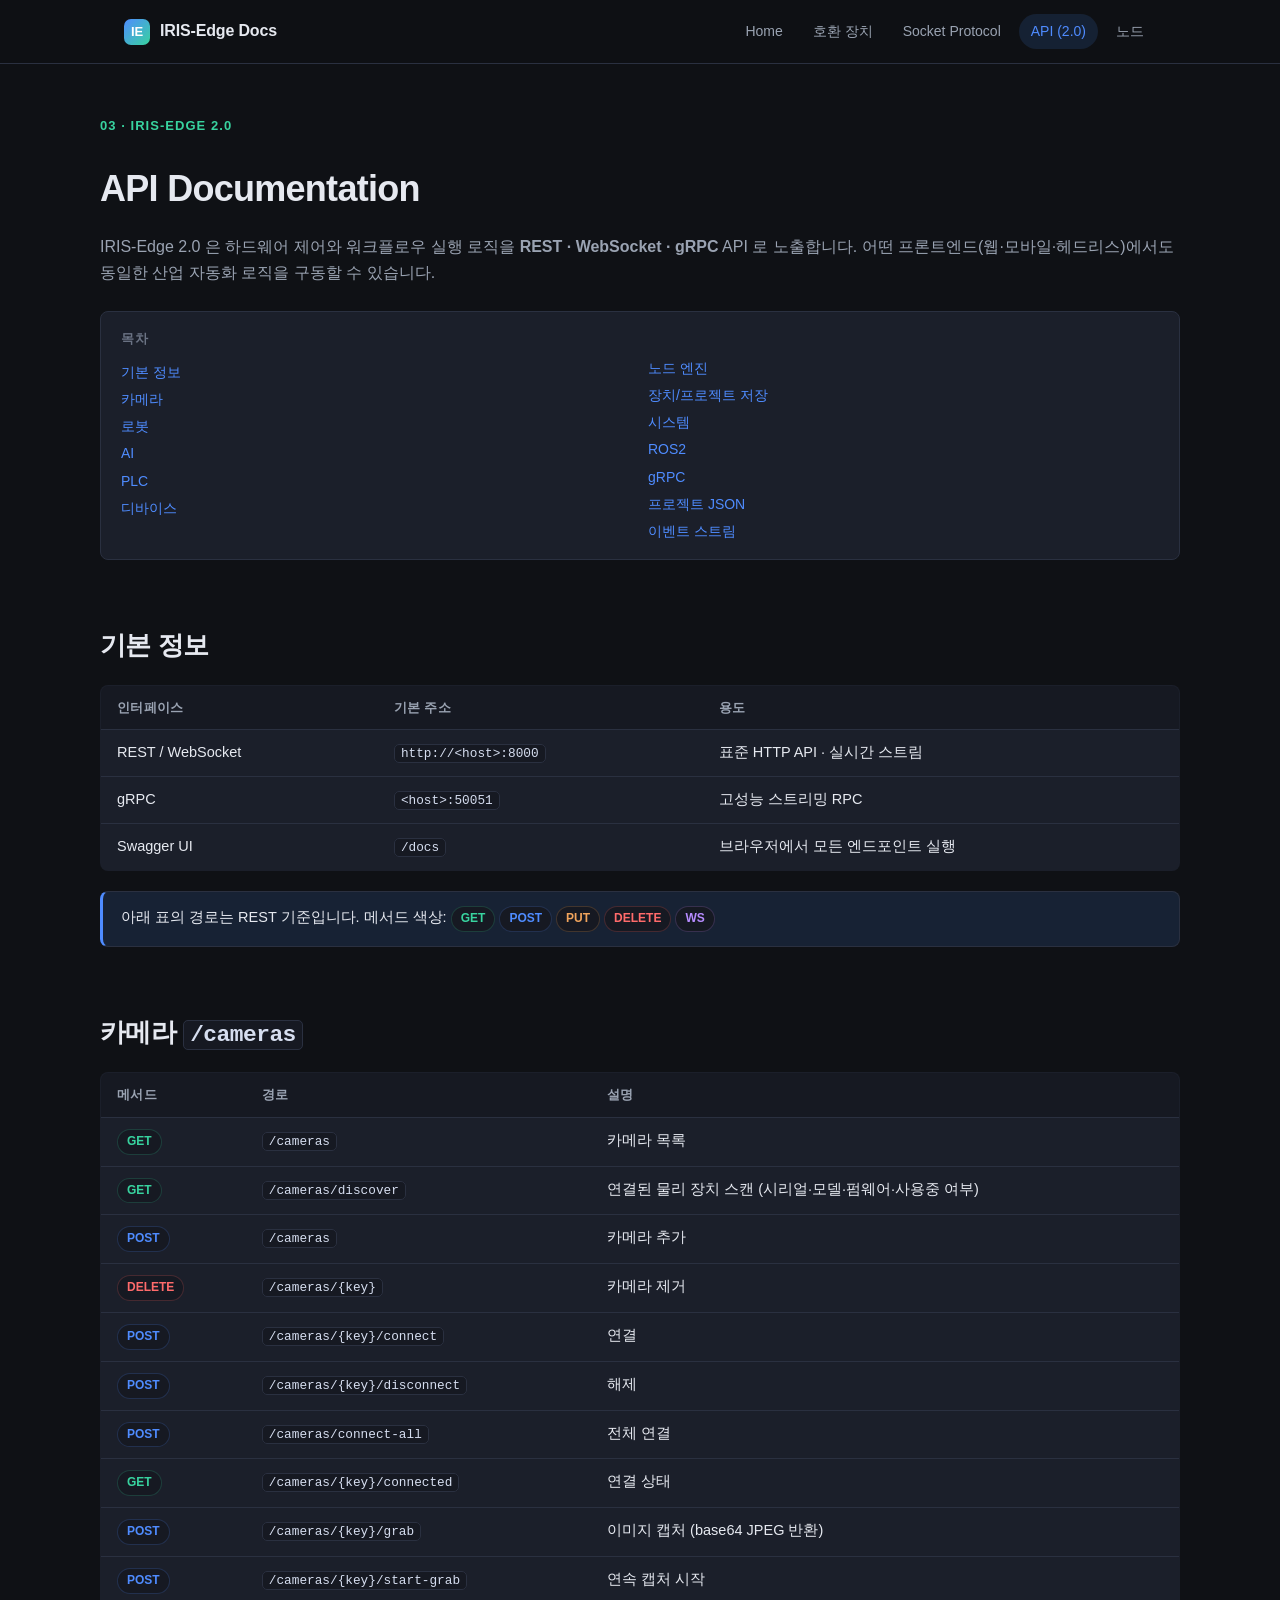
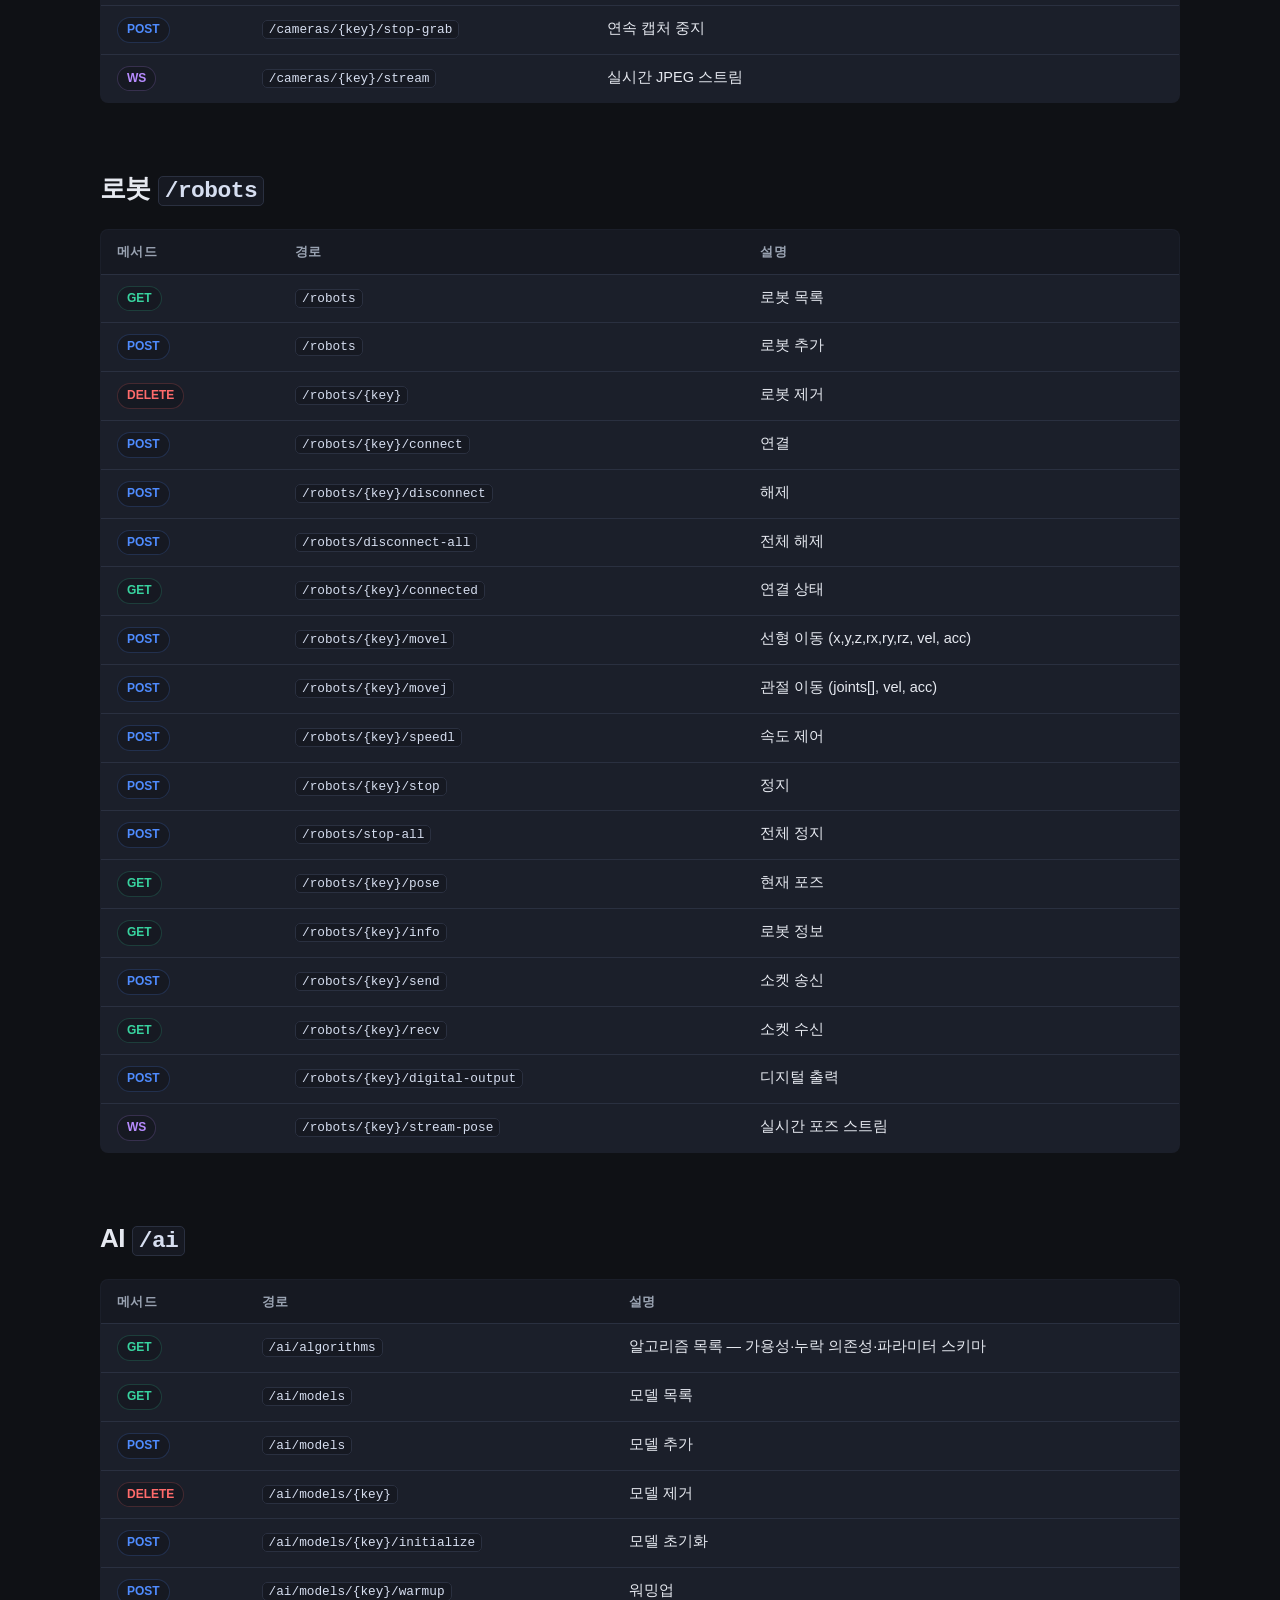
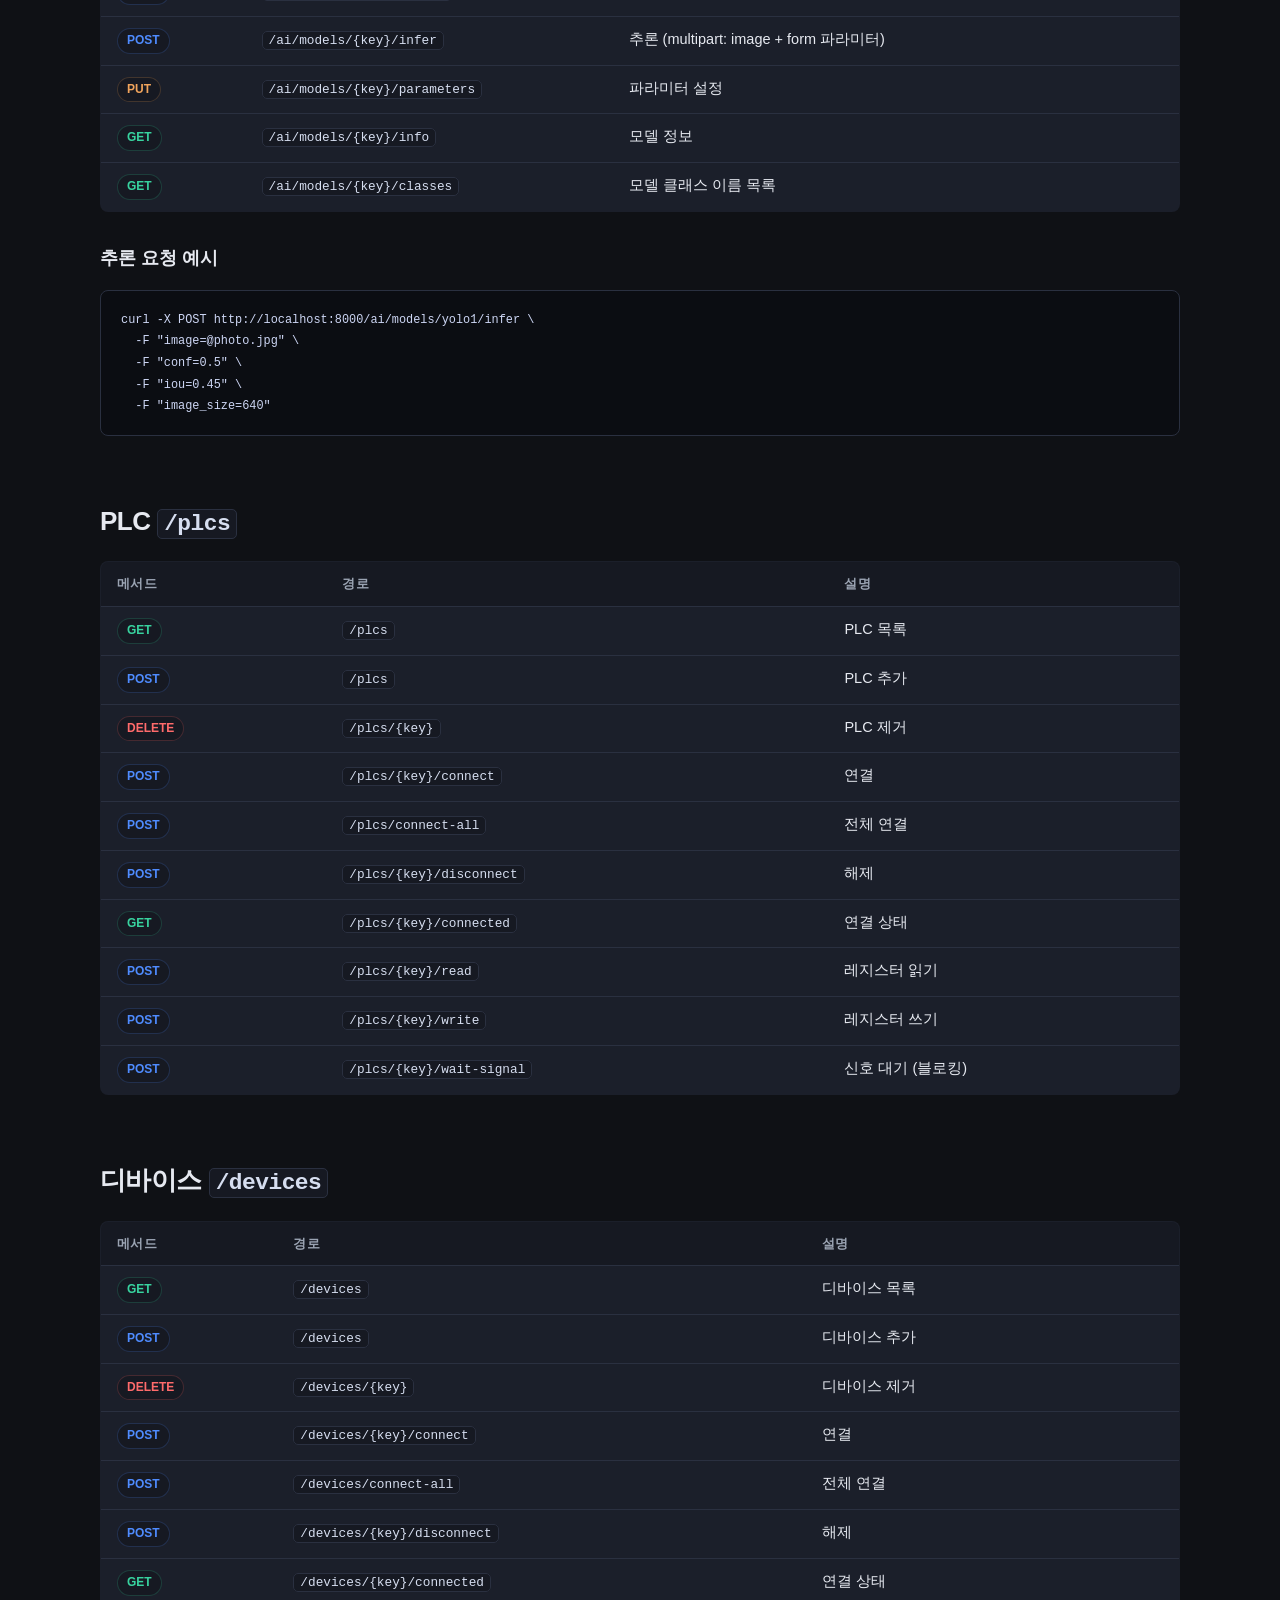
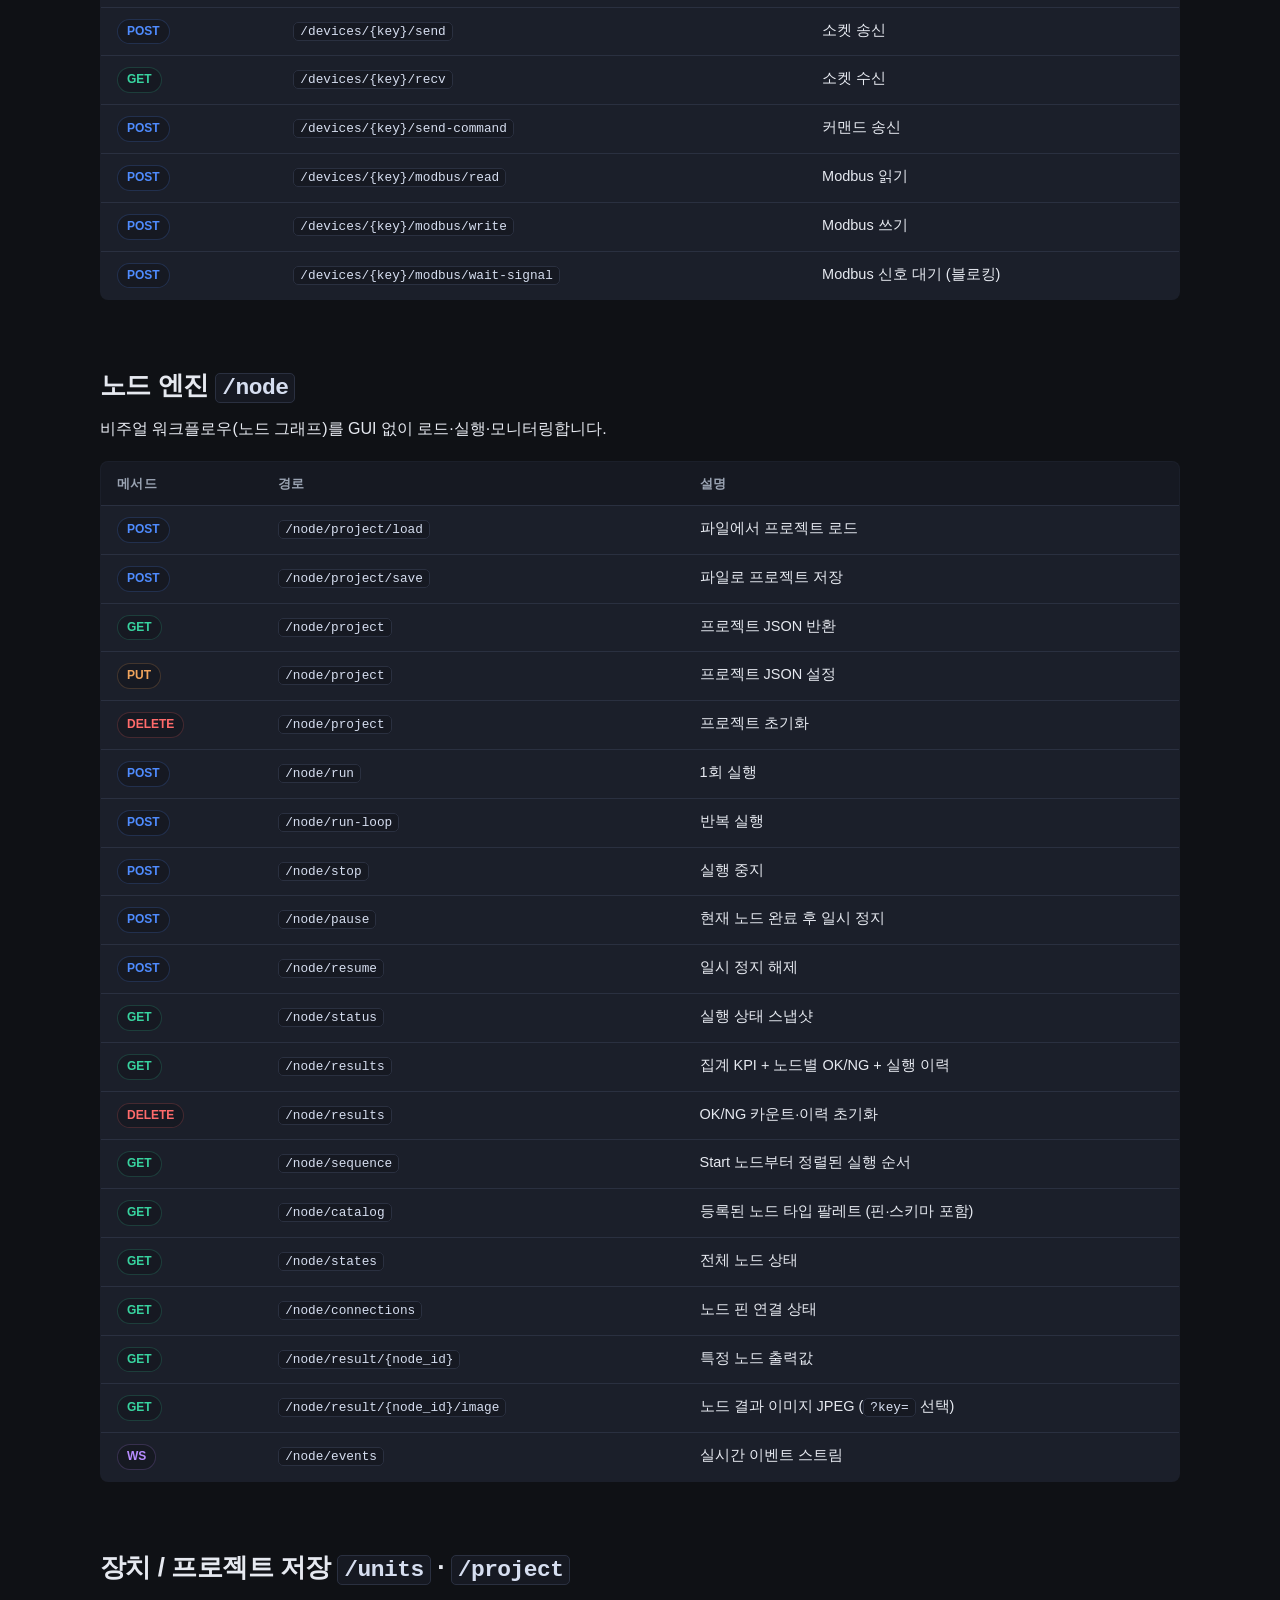
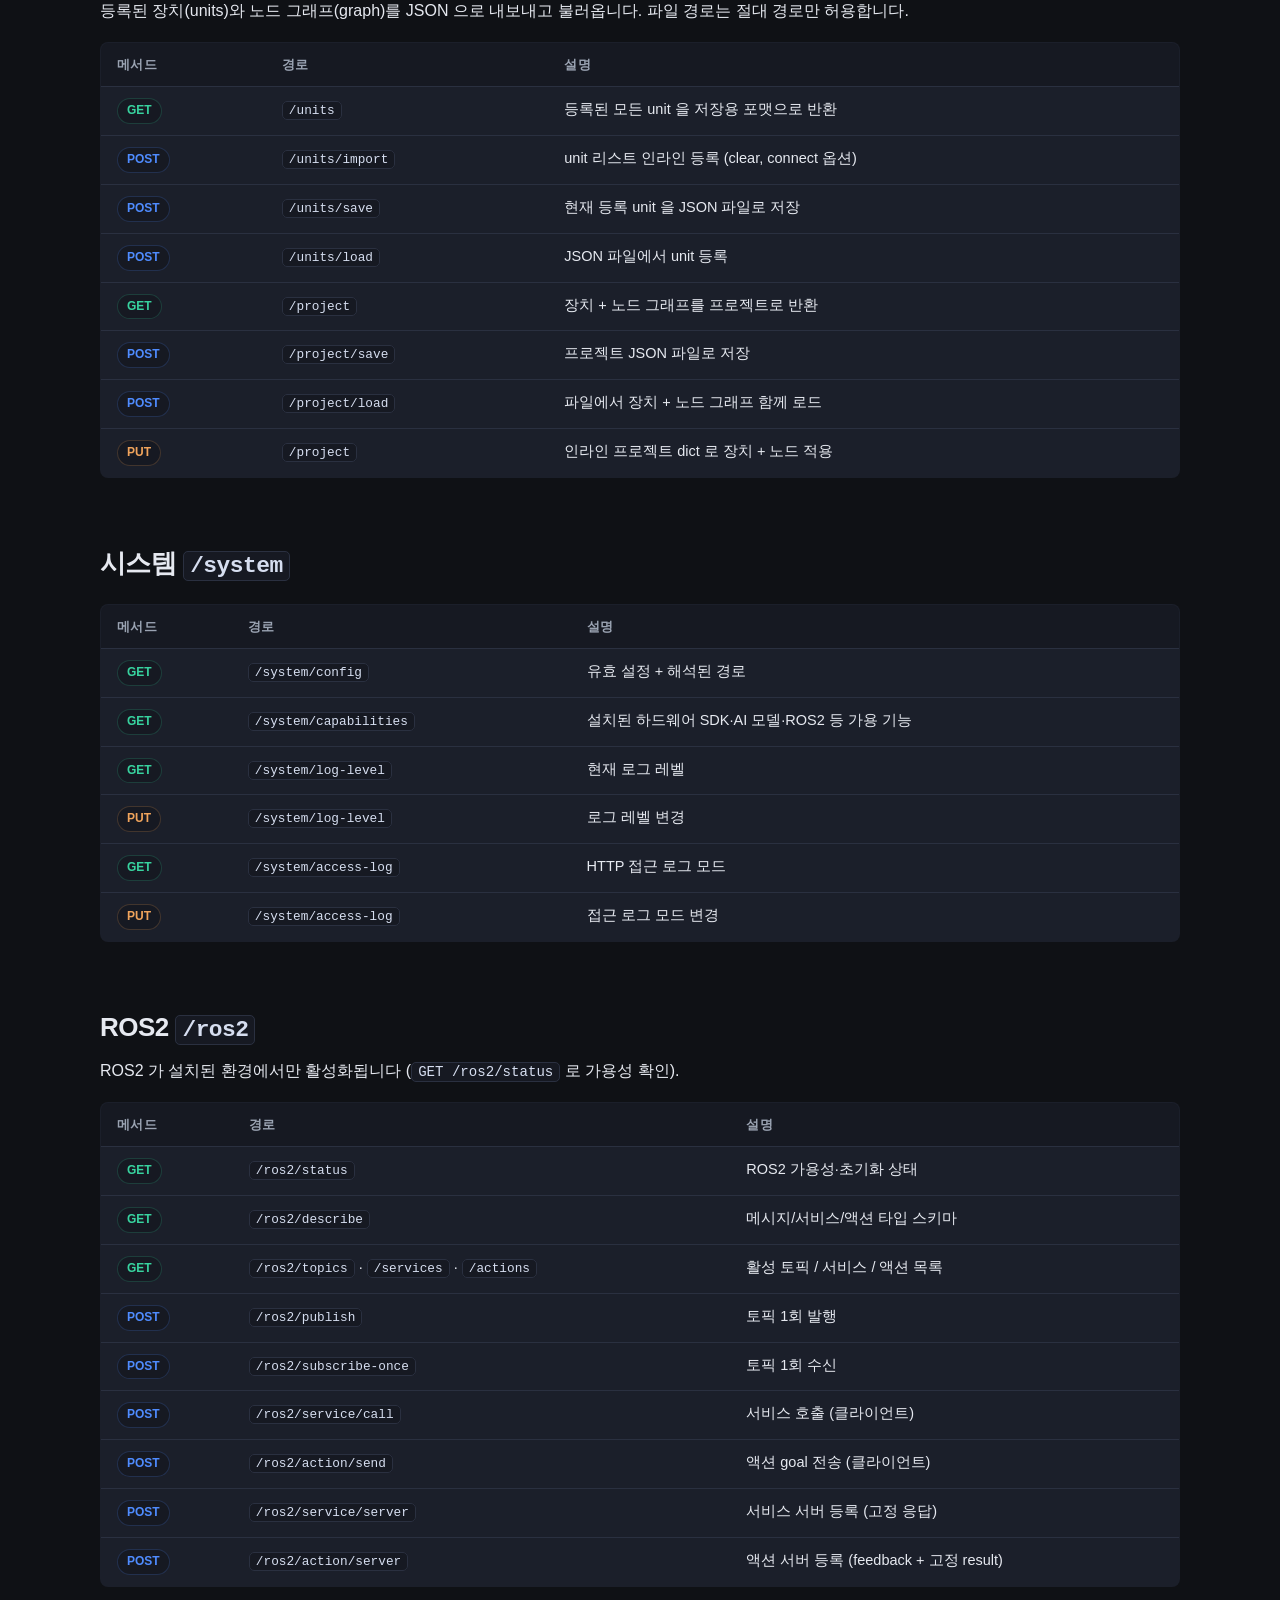
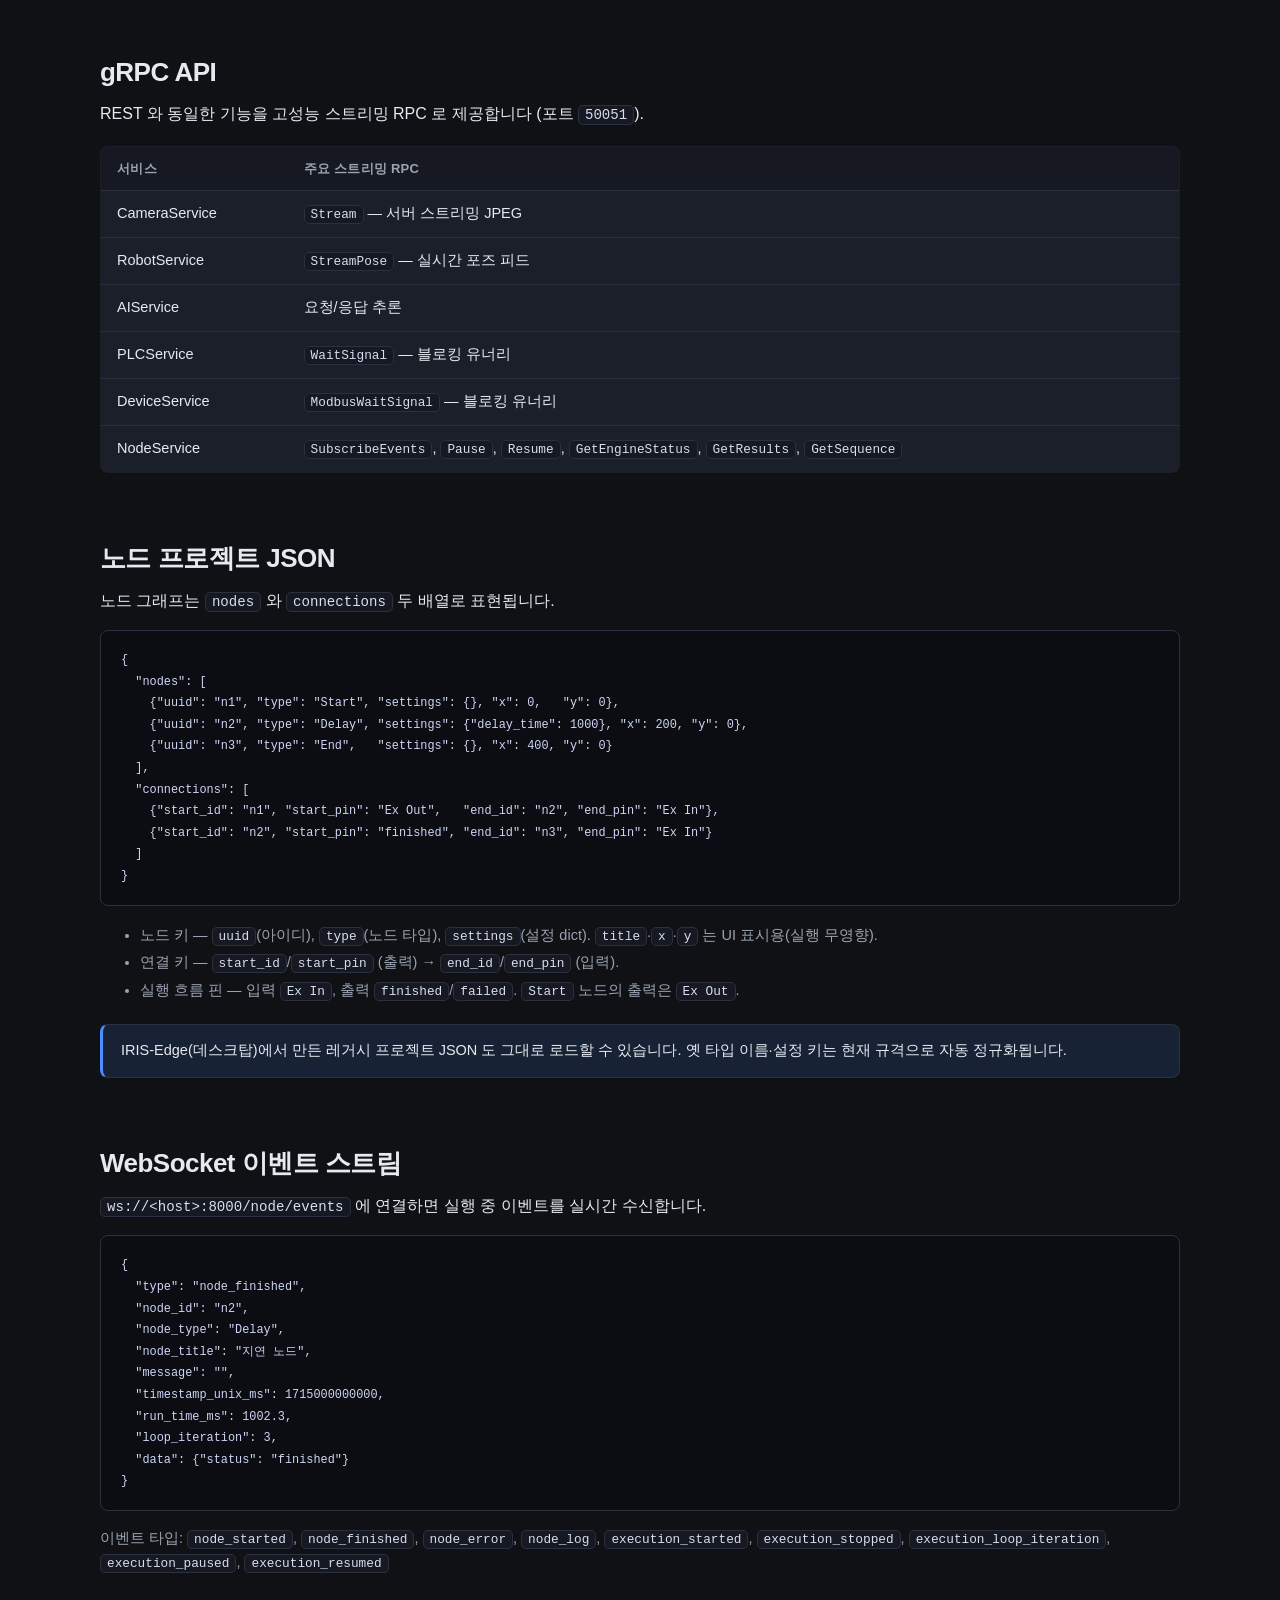
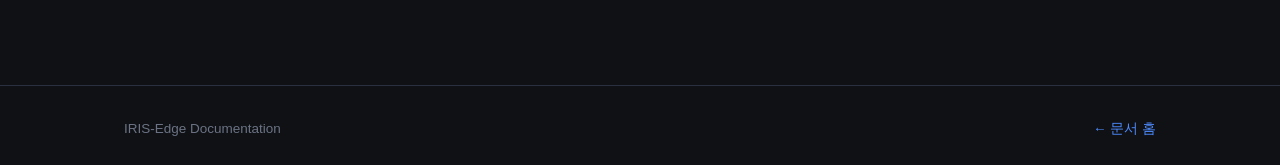
==== api.html @ b0934d2b "readme" ====
<!DOCTYPE html>
<html lang="ko">
<head>
<meta charset="UTF-8">
<meta name="viewport" content="width=device-width, initial-scale=1.0">
<title>IRIS-Edge 2.0 API · IRIS-Edge Docs</title>
<meta name="description" content="IRIS-Edge 2.0 REST / WebSocket / gRPC API 레퍼런스">
<link rel="stylesheet" href="assets/style.css">
</head>
<body>

<header class="topbar">
  <div class="topbar-inner">
    <a class="brand" href="index.html"><span class="logo">IE</span> IRIS-Edge Docs</a>
    <nav class="nav">
      <a href="index.html">Home</a>
      <a href="devices.html">호환 장치</a>
      <a href="socket-protocol.html">Socket Protocol</a>
      <a href="api.html" class="active">API (2.0)</a>
      <a href="nodes.html">노드</a>
    </nav>
  </div>
</header>

<main class="wrap page">

  <span class="eyebrow">03 · IRIS-Edge 2.0</span>
  <h1 style="font-size:36px;letter-spacing:-0.02em;margin:6px 0 12px;">API Documentation</h1>
  <p class="lead">IRIS-Edge 2.0 은 하드웨어 제어와 워크플로우 실행 로직을
  <strong>REST · WebSocket · gRPC</strong> API 로 노출합니다.
  어떤 프론트엔드(웹·모바일·헤드리스)에서도 동일한 산업 자동화 로직을 구동할 수 있습니다.</p>

  <div class="toc">
    <strong>목차</strong>
    <ul>
      <li><a href="#base">기본 정보</a></li>
      <li><a href="#camera">카메라</a></li>
      <li><a href="#robot">로봇</a></li>
      <li><a href="#ai">AI</a></li>
      <li><a href="#plc">PLC</a></li>
      <li><a href="#device">디바이스</a></li>
      <li><a href="#node">노드 엔진</a></li>
      <li><a href="#units">장치/프로젝트 저장</a></li>
      <li><a href="#system">시스템</a></li>
      <li><a href="#ros2">ROS2</a></li>
      <li><a href="#grpc">gRPC</a></li>
      <li><a href="#projectjson">프로젝트 JSON</a></li>
      <li><a href="#events">이벤트 스트림</a></li>
    </ul>
  </div>

  <!-- ================= BASE ================= -->
  <h2 id="base">기본 정보</h2>
  <div class="table-wrap">
    <table>
      <thead><tr><th>인터페이스</th><th>기본 주소</th><th>용도</th></tr></thead>
      <tbody>
        <tr><td>REST / WebSocket</td><td><code>http://&lt;host&gt;:8000</code></td><td>표준 HTTP API · 실시간 스트림</td></tr>
        <tr><td>gRPC</td><td><code>&lt;host&gt;:50051</code></td><td>고성능 스트리밍 RPC</td></tr>
        <tr><td>Swagger UI</td><td><code>/docs</code></td><td>브라우저에서 모든 엔드포인트 실행</td></tr>
      </tbody>
    </table>
  </div>
  <div class="note">아래 표의 경로는 REST 기준입니다. 메서드 색상:
    <span class="pill get">GET</span>
    <span class="pill post">POST</span>
    <span class="pill put">PUT</span>
    <span class="pill delete">DELETE</span>
    <span class="pill ws">WS</span>
  </div>

  <!-- ================= CAMERA ================= -->
  <h2 id="camera">카메라 <code>/cameras</code></h2>
  <div class="table-wrap"><table>
    <thead><tr><th>메서드</th><th>경로</th><th>설명</th></tr></thead>
    <tbody>
      <tr><td><span class="pill get">GET</span></td><td><code>/cameras</code></td><td>카메라 목록</td></tr>
      <tr><td><span class="pill get">GET</span></td><td><code>/cameras/discover</code></td><td>연결된 물리 장치 스캔 (시리얼·모델·펌웨어·사용중 여부)</td></tr>
      <tr><td><span class="pill post">POST</span></td><td><code>/cameras</code></td><td>카메라 추가</td></tr>
      <tr><td><span class="pill delete">DELETE</span></td><td><code>/cameras/{key}</code></td><td>카메라 제거</td></tr>
      <tr><td><span class="pill post">POST</span></td><td><code>/cameras/{key}/connect</code></td><td>연결</td></tr>
      <tr><td><span class="pill post">POST</span></td><td><code>/cameras/{key}/disconnect</code></td><td>해제</td></tr>
      <tr><td><span class="pill post">POST</span></td><td><code>/cameras/connect-all</code></td><td>전체 연결</td></tr>
      <tr><td><span class="pill get">GET</span></td><td><code>/cameras/{key}/connected</code></td><td>연결 상태</td></tr>
      <tr><td><span class="pill post">POST</span></td><td><code>/cameras/{key}/grab</code></td><td>이미지 캡처 (base64 JPEG 반환)</td></tr>
      <tr><td><span class="pill post">POST</span></td><td><code>/cameras/{key}/start-grab</code></td><td>연속 캡처 시작</td></tr>
      <tr><td><span class="pill post">POST</span></td><td><code>/cameras/{key}/stop-grab</code></td><td>연속 캡처 중지</td></tr>
      <tr><td><span class="pill ws">WS</span></td><td><code>/cameras/{key}/stream</code></td><td>실시간 JPEG 스트림</td></tr>
    </tbody>
  </table></div>

  <!-- ================= ROBOT ================= -->
  <h2 id="robot">로봇 <code>/robots</code></h2>
  <div class="table-wrap"><table>
    <thead><tr><th>메서드</th><th>경로</th><th>설명</th></tr></thead>
    <tbody>
      <tr><td><span class="pill get">GET</span></td><td><code>/robots</code></td><td>로봇 목록</td></tr>
      <tr><td><span class="pill post">POST</span></td><td><code>/robots</code></td><td>로봇 추가</td></tr>
      <tr><td><span class="pill delete">DELETE</span></td><td><code>/robots/{key}</code></td><td>로봇 제거</td></tr>
      <tr><td><span class="pill post">POST</span></td><td><code>/robots/{key}/connect</code></td><td>연결</td></tr>
      <tr><td><span class="pill post">POST</span></td><td><code>/robots/{key}/disconnect</code></td><td>해제</td></tr>
      <tr><td><span class="pill post">POST</span></td><td><code>/robots/disconnect-all</code></td><td>전체 해제</td></tr>
      <tr><td><span class="pill get">GET</span></td><td><code>/robots/{key}/connected</code></td><td>연결 상태</td></tr>
      <tr><td><span class="pill post">POST</span></td><td><code>/robots/{key}/movel</code></td><td>선형 이동 (x,y,z,rx,ry,rz, vel, acc)</td></tr>
      <tr><td><span class="pill post">POST</span></td><td><code>/robots/{key}/movej</code></td><td>관절 이동 (joints[], vel, acc)</td></tr>
      <tr><td><span class="pill post">POST</span></td><td><code>/robots/{key}/speedl</code></td><td>속도 제어</td></tr>
      <tr><td><span class="pill post">POST</span></td><td><code>/robots/{key}/stop</code></td><td>정지</td></tr>
      <tr><td><span class="pill post">POST</span></td><td><code>/robots/stop-all</code></td><td>전체 정지</td></tr>
      <tr><td><span class="pill get">GET</span></td><td><code>/robots/{key}/pose</code></td><td>현재 포즈</td></tr>
      <tr><td><span class="pill get">GET</span></td><td><code>/robots/{key}/info</code></td><td>로봇 정보</td></tr>
      <tr><td><span class="pill post">POST</span></td><td><code>/robots/{key}/send</code></td><td>소켓 송신</td></tr>
      <tr><td><span class="pill get">GET</span></td><td><code>/robots/{key}/recv</code></td><td>소켓 수신</td></tr>
      <tr><td><span class="pill post">POST</span></td><td><code>/robots/{key}/digital-output</code></td><td>디지털 출력</td></tr>
      <tr><td><span class="pill ws">WS</span></td><td><code>/robots/{key}/stream-pose</code></td><td>실시간 포즈 스트림</td></tr>
    </tbody>
  </table></div>

  <!-- ================= AI ================= -->
  <h2 id="ai">AI <code>/ai</code></h2>
  <div class="table-wrap"><table>
    <thead><tr><th>메서드</th><th>경로</th><th>설명</th></tr></thead>
    <tbody>
      <tr><td><span class="pill get">GET</span></td><td><code>/ai/algorithms</code></td><td>알고리즘 목록 — 가용성·누락 의존성·파라미터 스키마</td></tr>
      <tr><td><span class="pill get">GET</span></td><td><code>/ai/models</code></td><td>모델 목록</td></tr>
      <tr><td><span class="pill post">POST</span></td><td><code>/ai/models</code></td><td>모델 추가</td></tr>
      <tr><td><span class="pill delete">DELETE</span></td><td><code>/ai/models/{key}</code></td><td>모델 제거</td></tr>
      <tr><td><span class="pill post">POST</span></td><td><code>/ai/models/{key}/initialize</code></td><td>모델 초기화</td></tr>
      <tr><td><span class="pill post">POST</span></td><td><code>/ai/models/{key}/warmup</code></td><td>워밍업</td></tr>
      <tr><td><span class="pill post">POST</span></td><td><code>/ai/models/{key}/infer</code></td><td>추론 (multipart: image + form 파라미터)</td></tr>
      <tr><td><span class="pill put">PUT</span></td><td><code>/ai/models/{key}/parameters</code></td><td>파라미터 설정</td></tr>
      <tr><td><span class="pill get">GET</span></td><td><code>/ai/models/{key}/info</code></td><td>모델 정보</td></tr>
      <tr><td><span class="pill get">GET</span></td><td><code>/ai/models/{key}/classes</code></td><td>모델 클래스 이름 목록</td></tr>
    </tbody>
  </table></div>

  <h3>추론 요청 예시</h3>
  <pre><code>curl -X POST http://localhost:8000/ai/models/yolo1/infer \
  -F "image=@photo.jpg" \
  -F "conf=0.5" \
  -F "iou=0.45" \
  -F "image_size=640"</code></pre>

  <!-- ================= PLC ================= -->
  <h2 id="plc">PLC <code>/plcs</code></h2>
  <div class="table-wrap"><table>
    <thead><tr><th>메서드</th><th>경로</th><th>설명</th></tr></thead>
    <tbody>
      <tr><td><span class="pill get">GET</span></td><td><code>/plcs</code></td><td>PLC 목록</td></tr>
      <tr><td><span class="pill post">POST</span></td><td><code>/plcs</code></td><td>PLC 추가</td></tr>
      <tr><td><span class="pill delete">DELETE</span></td><td><code>/plcs/{key}</code></td><td>PLC 제거</td></tr>
      <tr><td><span class="pill post">POST</span></td><td><code>/plcs/{key}/connect</code></td><td>연결</td></tr>
      <tr><td><span class="pill post">POST</span></td><td><code>/plcs/connect-all</code></td><td>전체 연결</td></tr>
      <tr><td><span class="pill post">POST</span></td><td><code>/plcs/{key}/disconnect</code></td><td>해제</td></tr>
      <tr><td><span class="pill get">GET</span></td><td><code>/plcs/{key}/connected</code></td><td>연결 상태</td></tr>
      <tr><td><span class="pill post">POST</span></td><td><code>/plcs/{key}/read</code></td><td>레지스터 읽기</td></tr>
      <tr><td><span class="pill post">POST</span></td><td><code>/plcs/{key}/write</code></td><td>레지스터 쓰기</td></tr>
      <tr><td><span class="pill post">POST</span></td><td><code>/plcs/{key}/wait-signal</code></td><td>신호 대기 (블로킹)</td></tr>
    </tbody>
  </table></div>

  <!-- ================= DEVICE ================= -->
  <h2 id="device">디바이스 <code>/devices</code></h2>
  <div class="table-wrap"><table>
    <thead><tr><th>메서드</th><th>경로</th><th>설명</th></tr></thead>
    <tbody>
      <tr><td><span class="pill get">GET</span></td><td><code>/devices</code></td><td>디바이스 목록</td></tr>
      <tr><td><span class="pill post">POST</span></td><td><code>/devices</code></td><td>디바이스 추가</td></tr>
      <tr><td><span class="pill delete">DELETE</span></td><td><code>/devices/{key}</code></td><td>디바이스 제거</td></tr>
      <tr><td><span class="pill post">POST</span></td><td><code>/devices/{key}/connect</code></td><td>연결</td></tr>
      <tr><td><span class="pill post">POST</span></td><td><code>/devices/connect-all</code></td><td>전체 연결</td></tr>
      <tr><td><span class="pill post">POST</span></td><td><code>/devices/{key}/disconnect</code></td><td>해제</td></tr>
      <tr><td><span class="pill get">GET</span></td><td><code>/devices/{key}/connected</code></td><td>연결 상태</td></tr>
      <tr><td><span class="pill post">POST</span></td><td><code>/devices/{key}/send</code></td><td>소켓 송신</td></tr>
      <tr><td><span class="pill get">GET</span></td><td><code>/devices/{key}/recv</code></td><td>소켓 수신</td></tr>
      <tr><td><span class="pill post">POST</span></td><td><code>/devices/{key}/send-command</code></td><td>커맨드 송신</td></tr>
      <tr><td><span class="pill post">POST</span></td><td><code>/devices/{key}/modbus/read</code></td><td>Modbus 읽기</td></tr>
      <tr><td><span class="pill post">POST</span></td><td><code>/devices/{key}/modbus/write</code></td><td>Modbus 쓰기</td></tr>
      <tr><td><span class="pill post">POST</span></td><td><code>/devices/{key}/modbus/wait-signal</code></td><td>Modbus 신호 대기 (블로킹)</td></tr>
    </tbody>
  </table></div>

  <!-- ================= NODE ================= -->
  <h2 id="node">노드 엔진 <code>/node</code></h2>
  <p>비주얼 워크플로우(노드 그래프)를 GUI 없이 로드·실행·모니터링합니다.</p>
  <div class="table-wrap"><table>
    <thead><tr><th>메서드</th><th>경로</th><th>설명</th></tr></thead>
    <tbody>
      <tr><td><span class="pill post">POST</span></td><td><code>/node/project/load</code></td><td>파일에서 프로젝트 로드</td></tr>
      <tr><td><span class="pill post">POST</span></td><td><code>/node/project/save</code></td><td>파일로 프로젝트 저장</td></tr>
      <tr><td><span class="pill get">GET</span></td><td><code>/node/project</code></td><td>프로젝트 JSON 반환</td></tr>
      <tr><td><span class="pill put">PUT</span></td><td><code>/node/project</code></td><td>프로젝트 JSON 설정</td></tr>
      <tr><td><span class="pill delete">DELETE</span></td><td><code>/node/project</code></td><td>프로젝트 초기화</td></tr>
      <tr><td><span class="pill post">POST</span></td><td><code>/node/run</code></td><td>1회 실행</td></tr>
      <tr><td><span class="pill post">POST</span></td><td><code>/node/run-loop</code></td><td>반복 실행</td></tr>
      <tr><td><span class="pill post">POST</span></td><td><code>/node/stop</code></td><td>실행 중지</td></tr>
      <tr><td><span class="pill post">POST</span></td><td><code>/node/pause</code></td><td>현재 노드 완료 후 일시 정지</td></tr>
      <tr><td><span class="pill post">POST</span></td><td><code>/node/resume</code></td><td>일시 정지 해제</td></tr>
      <tr><td><span class="pill get">GET</span></td><td><code>/node/status</code></td><td>실행 상태 스냅샷</td></tr>
      <tr><td><span class="pill get">GET</span></td><td><code>/node/results</code></td><td>집계 KPI + 노드별 OK/NG + 실행 이력</td></tr>
      <tr><td><span class="pill delete">DELETE</span></td><td><code>/node/results</code></td><td>OK/NG 카운트·이력 초기화</td></tr>
      <tr><td><span class="pill get">GET</span></td><td><code>/node/sequence</code></td><td>Start 노드부터 정렬된 실행 순서</td></tr>
      <tr><td><span class="pill get">GET</span></td><td><code>/node/catalog</code></td><td>등록된 노드 타입 팔레트 (핀·스키마 포함)</td></tr>
      <tr><td><span class="pill get">GET</span></td><td><code>/node/states</code></td><td>전체 노드 상태</td></tr>
      <tr><td><span class="pill get">GET</span></td><td><code>/node/connections</code></td><td>노드 핀 연결 상태</td></tr>
      <tr><td><span class="pill get">GET</span></td><td><code>/node/result/{node_id}</code></td><td>특정 노드 출력값</td></tr>
      <tr><td><span class="pill get">GET</span></td><td><code>/node/result/{node_id}/image</code></td><td>노드 결과 이미지 JPEG (<code>?key=</code> 선택)</td></tr>
      <tr><td><span class="pill ws">WS</span></td><td><code>/node/events</code></td><td>실시간 이벤트 스트림</td></tr>
    </tbody>
  </table></div>

  <!-- ================= UNITS ================= -->
  <h2 id="units">장치 / 프로젝트 저장 <code>/units</code> · <code>/project</code></h2>
  <p>등록된 장치(units)와 노드 그래프(graph)를 JSON 으로 내보내고 불러옵니다. 파일 경로는 절대 경로만 허용합니다.</p>
  <div class="table-wrap"><table>
    <thead><tr><th>메서드</th><th>경로</th><th>설명</th></tr></thead>
    <tbody>
      <tr><td><span class="pill get">GET</span></td><td><code>/units</code></td><td>등록된 모든 unit 을 저장용 포맷으로 반환</td></tr>
      <tr><td><span class="pill post">POST</span></td><td><code>/units/import</code></td><td>unit 리스트 인라인 등록 (clear, connect 옵션)</td></tr>
      <tr><td><span class="pill post">POST</span></td><td><code>/units/save</code></td><td>현재 등록 unit 을 JSON 파일로 저장</td></tr>
      <tr><td><span class="pill post">POST</span></td><td><code>/units/load</code></td><td>JSON 파일에서 unit 등록</td></tr>
      <tr><td><span class="pill get">GET</span></td><td><code>/project</code></td><td>장치 + 노드 그래프를 프로젝트로 반환</td></tr>
      <tr><td><span class="pill post">POST</span></td><td><code>/project/save</code></td><td>프로젝트 JSON 파일로 저장</td></tr>
      <tr><td><span class="pill post">POST</span></td><td><code>/project/load</code></td><td>파일에서 장치 + 노드 그래프 함께 로드</td></tr>
      <tr><td><span class="pill put">PUT</span></td><td><code>/project</code></td><td>인라인 프로젝트 dict 로 장치 + 노드 적용</td></tr>
    </tbody>
  </table></div>

  <!-- ================= SYSTEM ================= -->
  <h2 id="system">시스템 <code>/system</code></h2>
  <div class="table-wrap"><table>
    <thead><tr><th>메서드</th><th>경로</th><th>설명</th></tr></thead>
    <tbody>
      <tr><td><span class="pill get">GET</span></td><td><code>/system/config</code></td><td>유효 설정 + 해석된 경로</td></tr>
      <tr><td><span class="pill get">GET</span></td><td><code>/system/capabilities</code></td><td>설치된 하드웨어 SDK·AI 모델·ROS2 등 가용 기능</td></tr>
      <tr><td><span class="pill get">GET</span></td><td><code>/system/log-level</code></td><td>현재 로그 레벨</td></tr>
      <tr><td><span class="pill put">PUT</span></td><td><code>/system/log-level</code></td><td>로그 레벨 변경</td></tr>
      <tr><td><span class="pill get">GET</span></td><td><code>/system/access-log</code></td><td>HTTP 접근 로그 모드</td></tr>
      <tr><td><span class="pill put">PUT</span></td><td><code>/system/access-log</code></td><td>접근 로그 모드 변경</td></tr>
    </tbody>
  </table></div>

  <!-- ================= ROS2 ================= -->
  <h2 id="ros2">ROS2 <code>/ros2</code></h2>
  <p>ROS2 가 설치된 환경에서만 활성화됩니다 (<code>GET /ros2/status</code> 로 가용성 확인).</p>
  <div class="table-wrap"><table>
    <thead><tr><th>메서드</th><th>경로</th><th>설명</th></tr></thead>
    <tbody>
      <tr><td><span class="pill get">GET</span></td><td><code>/ros2/status</code></td><td>ROS2 가용성·초기화 상태</td></tr>
      <tr><td><span class="pill get">GET</span></td><td><code>/ros2/describe</code></td><td>메시지/서비스/액션 타입 스키마</td></tr>
      <tr><td><span class="pill get">GET</span></td><td><code>/ros2/topics</code> · <code>/services</code> · <code>/actions</code></td><td>활성 토픽 / 서비스 / 액션 목록</td></tr>
      <tr><td><span class="pill post">POST</span></td><td><code>/ros2/publish</code></td><td>토픽 1회 발행</td></tr>
      <tr><td><span class="pill post">POST</span></td><td><code>/ros2/subscribe-once</code></td><td>토픽 1회 수신</td></tr>
      <tr><td><span class="pill post">POST</span></td><td><code>/ros2/service/call</code></td><td>서비스 호출 (클라이언트)</td></tr>
      <tr><td><span class="pill post">POST</span></td><td><code>/ros2/action/send</code></td><td>액션 goal 전송 (클라이언트)</td></tr>
      <tr><td><span class="pill post">POST</span></td><td><code>/ros2/service/server</code></td><td>서비스 서버 등록 (고정 응답)</td></tr>
      <tr><td><span class="pill post">POST</span></td><td><code>/ros2/action/server</code></td><td>액션 서버 등록 (feedback + 고정 result)</td></tr>
    </tbody>
  </table></div>

  <!-- ================= GRPC ================= -->
  <h2 id="grpc">gRPC API</h2>
  <p>REST 와 동일한 기능을 고성능 스트리밍 RPC 로 제공합니다 (포트 <code>50051</code>).</p>
  <div class="table-wrap"><table>
    <thead><tr><th>서비스</th><th>주요 스트리밍 RPC</th></tr></thead>
    <tbody>
      <tr><td>CameraService</td><td><code>Stream</code> — 서버 스트리밍 JPEG</td></tr>
      <tr><td>RobotService</td><td><code>StreamPose</code> — 실시간 포즈 피드</td></tr>
      <tr><td>AIService</td><td>요청/응답 추론</td></tr>
      <tr><td>PLCService</td><td><code>WaitSignal</code> — 블로킹 유너리</td></tr>
      <tr><td>DeviceService</td><td><code>ModbusWaitSignal</code> — 블로킹 유너리</td></tr>
      <tr><td>NodeService</td><td><code>SubscribeEvents</code>, <code>Pause</code>, <code>Resume</code>, <code>GetEngineStatus</code>, <code>GetResults</code>, <code>GetSequence</code></td></tr>
    </tbody>
  </table></div>

  <!-- ================= PROJECT JSON ================= -->
  <h2 id="projectjson">노드 프로젝트 JSON</h2>
  <p>노드 그래프는 <code>nodes</code> 와 <code>connections</code> 두 배열로 표현됩니다.</p>
  <pre><code>{
  "nodes": [
    {"uuid": "n1", "type": "Start", "settings": {}, "x": 0,   "y": 0},
    {"uuid": "n2", "type": "Delay", "settings": {"delay_time": 1000}, "x": 200, "y": 0},
    {"uuid": "n3", "type": "End",   "settings": {}, "x": 400, "y": 0}
  ],
  "connections": [
    {"start_id": "n1", "start_pin": "Ex Out",   "end_id": "n2", "end_pin": "Ex In"},
    {"start_id": "n2", "start_pin": "finished", "end_id": "n3", "end_pin": "Ex In"}
  ]
}</code></pre>
  <ul style="color:var(--text-dim);font-size:14.5px;line-height:1.9;">
    <li>노드 키 — <code>uuid</code>(아이디), <code>type</code>(노드 타입), <code>settings</code>(설정 dict). <code>title</code>·<code>x</code>·<code>y</code> 는 UI 표시용(실행 무영향).</li>
    <li>연결 키 — <code>start_id</code>/<code>start_pin</code> (출력) → <code>end_id</code>/<code>end_pin</code> (입력).</li>
    <li>실행 흐름 핀 — 입력 <code>Ex In</code>, 출력 <code>finished</code>/<code>failed</code>. <code>Start</code> 노드의 출력은 <code>Ex Out</code>.</li>
  </ul>
  <div class="note">IRIS-Edge(데스크탑)에서 만든 레거시 프로젝트 JSON 도 그대로 로드할 수 있습니다.
  옛 타입 이름·설정 키는 현재 규격으로 자동 정규화됩니다.</div>

  <!-- ================= EVENTS ================= -->
  <h2 id="events">WebSocket 이벤트 스트림</h2>
  <p><code>ws://&lt;host&gt;:8000/node/events</code> 에 연결하면 실행 중 이벤트를 실시간 수신합니다.</p>
  <pre><code>{
  "type": "node_finished",
  "node_id": "n2",
  "node_type": "Delay",
  "node_title": "지연 노드",
  "message": "",
  "timestamp_unix_ms": 1715000000000,
  "run_time_ms": 1002.3,
  "loop_iteration": 3,
  "data": {"status": "finished"}
}</code></pre>
  <p style="font-size:14.5px;color:var(--text-dim);">이벤트 타입:
    <code>node_started</code>, <code>node_finished</code>, <code>node_error</code>, <code>node_log</code>,
    <code>execution_started</code>, <code>execution_stopped</code>, <code>execution_loop_iteration</code>,
    <code>execution_paused</code>, <code>execution_resumed</code>
  </p>

</main>

<footer class="footer">
  <div class="wrap">
    <span>IRIS-Edge Documentation</span>
    <span><a href="index.html">← 문서 홈</a></span>
  </div>
</footer>

</body>
</html>
---- assets/style.css ----
/* ============================================================
   IRIS-Edge Documentation — shared stylesheet
   ============================================================ */

:root {
  --bg: #0f1115;
  --bg-soft: #161922;
  --panel: #1b1f2a;
  --panel-2: #20263324;
  --border: #2a3040;
  --text: #e6e9f0;
  --text-dim: #9aa3b2;
  --text-faint: #6b7384;
  --accent: #4f8cff;
  --accent-soft: #4f8cff22;
  --accent-2: #38d39f;
  --warn: #f0a45c;
  --radius: 14px;
  --radius-sm: 8px;
  --maxw: 1080px;
  --mono: "SFMono-Regular", "JetBrains Mono", "Consolas", "Menlo", monospace;
  --sans: -apple-system, BlinkMacSystemFont, "Segoe UI", "Pretendard",
          "Apple SD Gothic Neo", "Malgun Gothic", Roboto, sans-serif;
}

* { box-sizing: border-box; }

html { scroll-behavior: smooth; }

body {
  margin: 0;
  font-family: var(--sans);
  background: var(--bg);
  color: var(--text);
  line-height: 1.65;
  -webkit-font-smoothing: antialiased;
}

a { color: var(--accent); text-decoration: none; }
a:hover { text-decoration: underline; }

/* ---------- top bar ---------- */
.topbar {
  position: sticky;
  top: 0;
  z-index: 50;
  background: rgba(15, 17, 21, 0.85);
  backdrop-filter: blur(10px);
  border-bottom: 1px solid var(--border);
}
.topbar-inner {
  max-width: var(--maxw);
  margin: 0 auto;
  padding: 14px 24px;
  display: flex;
  align-items: center;
  gap: 22px;
}
.brand {
  display: flex;
  align-items: center;
  gap: 10px;
  font-weight: 700;
  letter-spacing: -0.01em;
  color: var(--text);
  font-size: 16px;
}
.brand .logo {
  width: 26px; height: 26px;
  border-radius: 7px;
  background: linear-gradient(135deg, var(--accent), var(--accent-2));
  display: grid; place-items: center;
  color: #fff; font-weight: 800; font-size: 13px;
}
.brand:hover { text-decoration: none; }
.nav {
  display: flex; gap: 6px; margin-left: auto; flex-wrap: wrap;
}
.nav a {
  color: var(--text-dim);
  padding: 6px 12px;
  border-radius: 999px;
  font-size: 14px;
  font-weight: 500;
}
.nav a:hover { color: var(--text); background: var(--bg-soft); text-decoration: none; }
.nav a.active { color: var(--accent); background: var(--accent-soft); }

/* ---------- layout ---------- */
.wrap { max-width: var(--maxw); margin: 0 auto; padding: 0 24px; }
.page { padding: 48px 0 96px; }

/* ---------- hero ---------- */
.hero {
  padding: 72px 0 40px;
  border-bottom: 1px solid var(--border);
}
.hero h1 {
  font-size: 42px;
  line-height: 1.15;
  letter-spacing: -0.025em;
  margin: 0 0 14px;
}
.hero p {
  font-size: 18px;
  color: var(--text-dim);
  max-width: 640px;
  margin: 0;
}
.eyebrow {
  display: inline-block;
  font-size: 13px;
  font-weight: 600;
  letter-spacing: 0.08em;
  text-transform: uppercase;
  color: var(--accent-2);
  margin-bottom: 16px;
}

/* ---------- headings ---------- */
h2 {
  font-size: 26px;
  letter-spacing: -0.02em;
  margin: 56px 0 8px;
  padding-top: 8px;
}
h3 {
  font-size: 18px;
  margin: 32px 0 8px;
  color: var(--text);
}
h2 + p, h3 + p { margin-top: 4px; }
.lead { color: var(--text-dim); font-size: 16px; }

/* ---------- cards (home) ---------- */
.card-grid {
  display: grid;
  grid-template-columns: repeat(2, 1fr);
  gap: 18px;
  margin-top: 40px;
}
.card {
  display: block;
  background: var(--panel);
  border: 1px solid var(--border);
  border-radius: var(--radius);
  padding: 26px 26px 24px;
  transition: border-color .15s ease, transform .15s ease, background .15s ease;
}
.card:hover {
  text-decoration: none;
  border-color: var(--accent);
  transform: translateY(-2px);
  background: #1e2330;
}
.card .num {
  font-family: var(--mono);
  font-size: 13px;
  color: var(--text-faint);
  margin-bottom: 14px;
}
.card h3 { margin: 0 0 8px; font-size: 19px; color: var(--text); }
.card p { margin: 0; color: var(--text-dim); font-size: 14.5px; }
.card .arrow { margin-top: 16px; color: var(--accent); font-size: 14px; font-weight: 600; }

/* ---------- tables ---------- */
.table-wrap { overflow-x: auto; margin: 18px 0; }
table {
  width: 100%;
  border-collapse: collapse;
  font-size: 14.5px;
  background: var(--panel);
  border: 1px solid var(--border);
  border-radius: var(--radius-sm);
  overflow: hidden;
}
th, td {
  text-align: left;
  padding: 11px 16px;
  border-bottom: 1px solid var(--border);
  vertical-align: top;
}
thead th {
  background: var(--bg-soft);
  color: var(--text-dim);
  font-weight: 600;
  font-size: 13px;
  letter-spacing: 0.02em;
}
tbody tr:last-child td { border-bottom: none; }
tbody tr:hover { background: #1e2330; }
td code, th code { white-space: nowrap; }

/* ---------- code ---------- */
code {
  font-family: var(--mono);
  font-size: 0.88em;
  background: var(--bg-soft);
  border: 1px solid var(--border);
  border-radius: 5px;
  padding: 1px 6px;
  color: #d6def0;
}
pre {
  background: #0b0d12;
  border: 1px solid var(--border);
  border-radius: var(--radius-sm);
  padding: 18px 20px;
  overflow-x: auto;
  font-family: var(--mono);
  font-size: 13.5px;
  line-height: 1.6;
  margin: 16px 0;
}
pre code { background: none; border: none; padding: 0; color: #cdd6f4; }

/* ---------- badges / pills ---------- */
.pill {
  display: inline-block;
  font-size: 12px;
  font-weight: 600;
  padding: 2px 9px;
  border-radius: 999px;
  border: 1px solid var(--border);
  color: var(--text-dim);
  background: var(--bg-soft);
  white-space: nowrap;
}
.pill.in { color: var(--accent); border-color: var(--accent-soft); background: var(--accent-soft); }
.pill.out { color: var(--accent-2); border-color: #38d39f22; background: #38d39f18; }
.pill.off { color: #ff6b6b; border-color: #ff6b6b33; background: #ff6b6b18; }
.pill.get { color: #38d39f; border-color: #38d39f33; }
.pill.post { color: #4f8cff; border-color: #4f8cff33; }
.pill.put { color: #f0a45c; border-color: #f0a45c33; }
.pill.delete { color: #ff6b6b; border-color: #ff6b6b33; }
.pill.ws { color: #b78cff; border-color: #b78cff33; }

/* ---------- callout ---------- */
.note {
  border: 1px solid var(--border);
  border-left: 3px solid var(--accent);
  background: var(--accent-soft);
  border-radius: var(--radius-sm);
  padding: 14px 18px;
  margin: 20px 0;
  font-size: 14.5px;
  color: var(--text);
}
.note.warn { border-left-color: var(--warn); background: #f0a45c14; }
.note strong { color: var(--text); }

/* ---------- two columns ---------- */
.cols { display: grid; grid-template-columns: 1fr 1fr; gap: 24px; }

/* ---------- framing diagram ---------- */
.frame {
  display: flex;
  flex-wrap: wrap;
  gap: 8px;
  margin: 20px 0;
  font-family: var(--mono);
  font-size: 13px;
}
.frame .seg {
  padding: 10px 16px;
  border-radius: var(--radius-sm);
  border: 1px dashed var(--border);
  color: var(--text-dim);
  background: var(--bg-soft);
}
.frame .seg.req {
  border-style: solid;
  border-color: var(--accent);
  color: var(--accent);
  background: var(--accent-soft);
}

/* ---------- section divider label ---------- */
.kicker {
  display: flex; align-items: center; gap: 12px;
  margin: 64px 0 0;
}
.kicker span {
  font-size: 13px; font-weight: 700; letter-spacing: 0.08em;
  text-transform: uppercase; color: var(--accent-2);
}
.kicker .line { flex: 1; height: 1px; background: var(--border); }

/* ---------- footer ---------- */
.footer {
  border-top: 1px solid var(--border);
  padding: 32px 0;
  color: var(--text-faint);
  font-size: 13.5px;
}
.footer .wrap { display: flex; justify-content: space-between; flex-wrap: wrap; gap: 12px; }

/* ---------- toc ---------- */
.toc {
  background: var(--panel);
  border: 1px solid var(--border);
  border-radius: var(--radius-sm);
  padding: 16px 20px;
  margin: 24px 0 8px;
}
.toc strong { display: block; font-size: 13px; text-transform: uppercase; letter-spacing: 0.06em; color: var(--text-faint); margin-bottom: 8px; }
.toc ul { margin: 0; padding: 0; list-style: none; columns: 2; }
.toc li { margin: 4px 0; font-size: 14px; }

/* ---------- responsive ---------- */
@media (max-width: 760px) {
  .card-grid, .cols, .toc ul { grid-template-columns: 1fr; columns: 1; }
  .hero h1 { font-size: 32px; }
  .nav { display: none; }
  .wrap, .topbar-inner { padding-left: 16px; padding-right: 16px; }
}
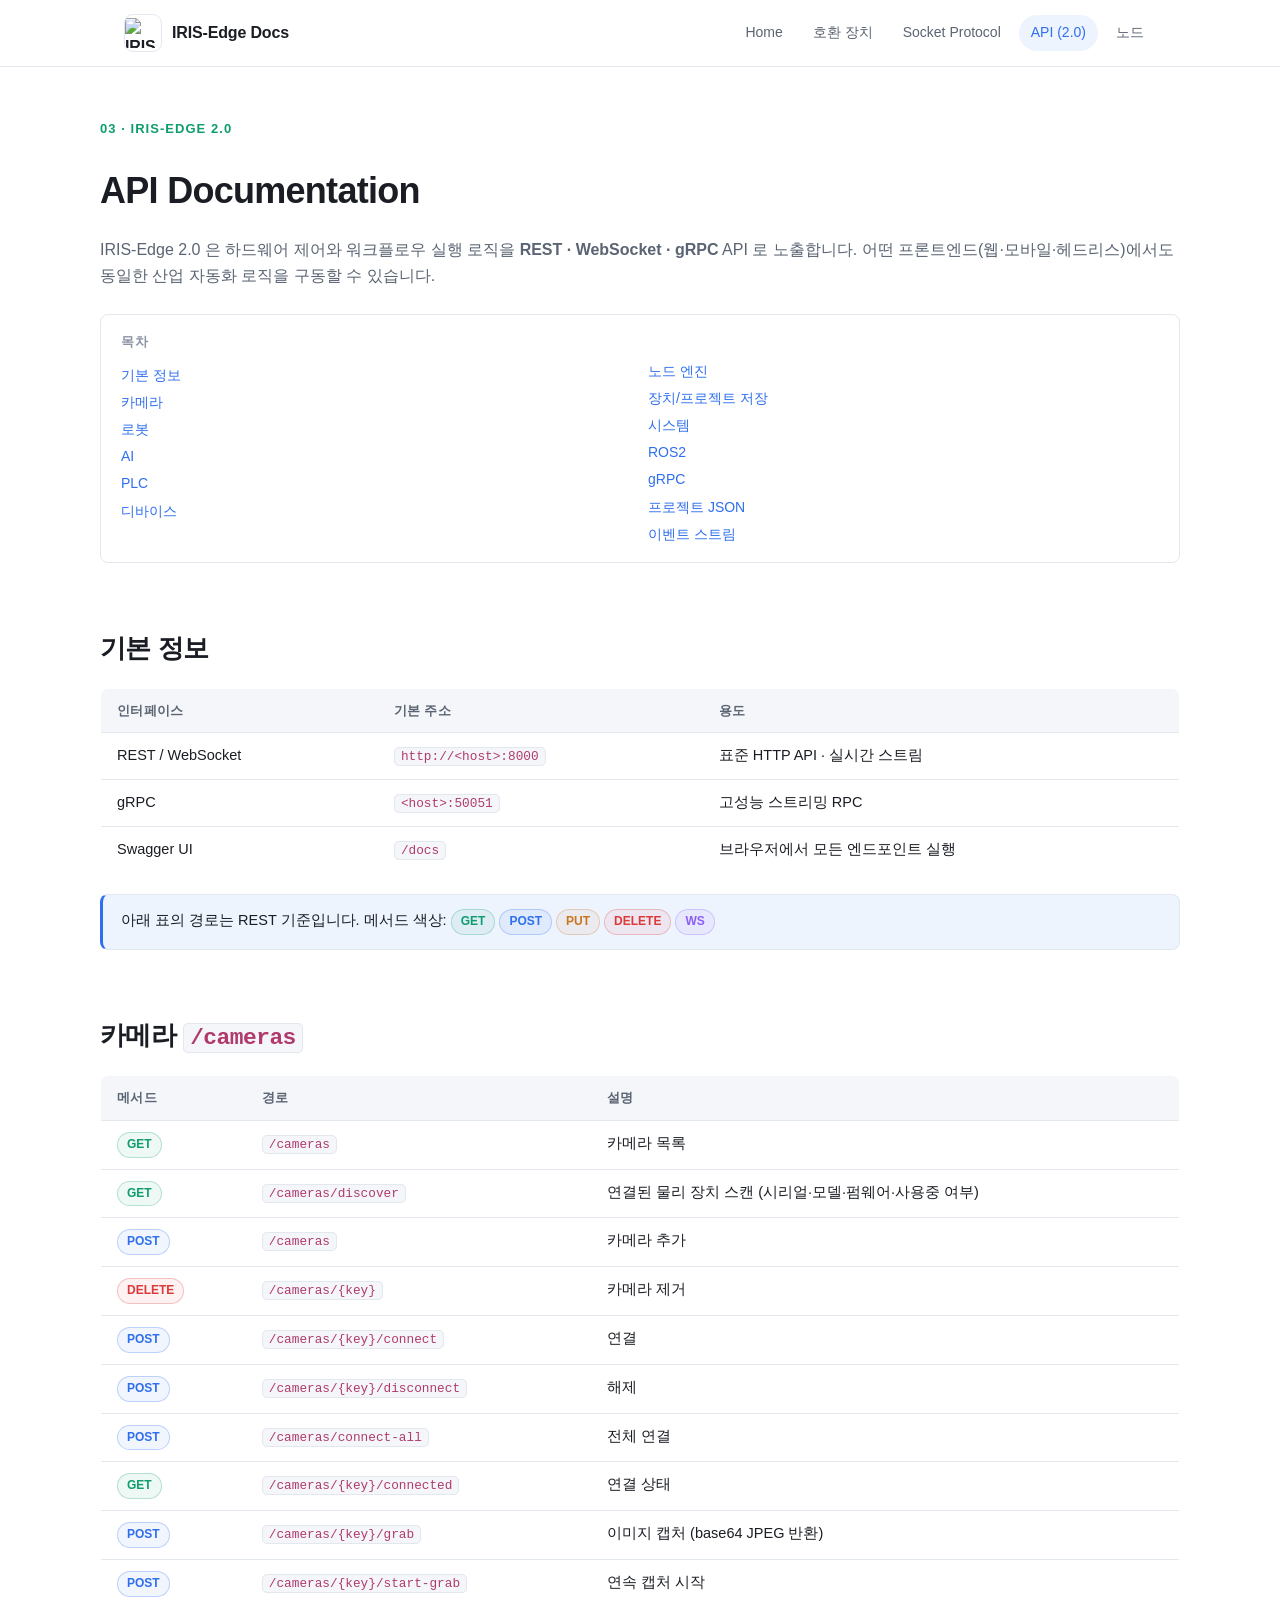
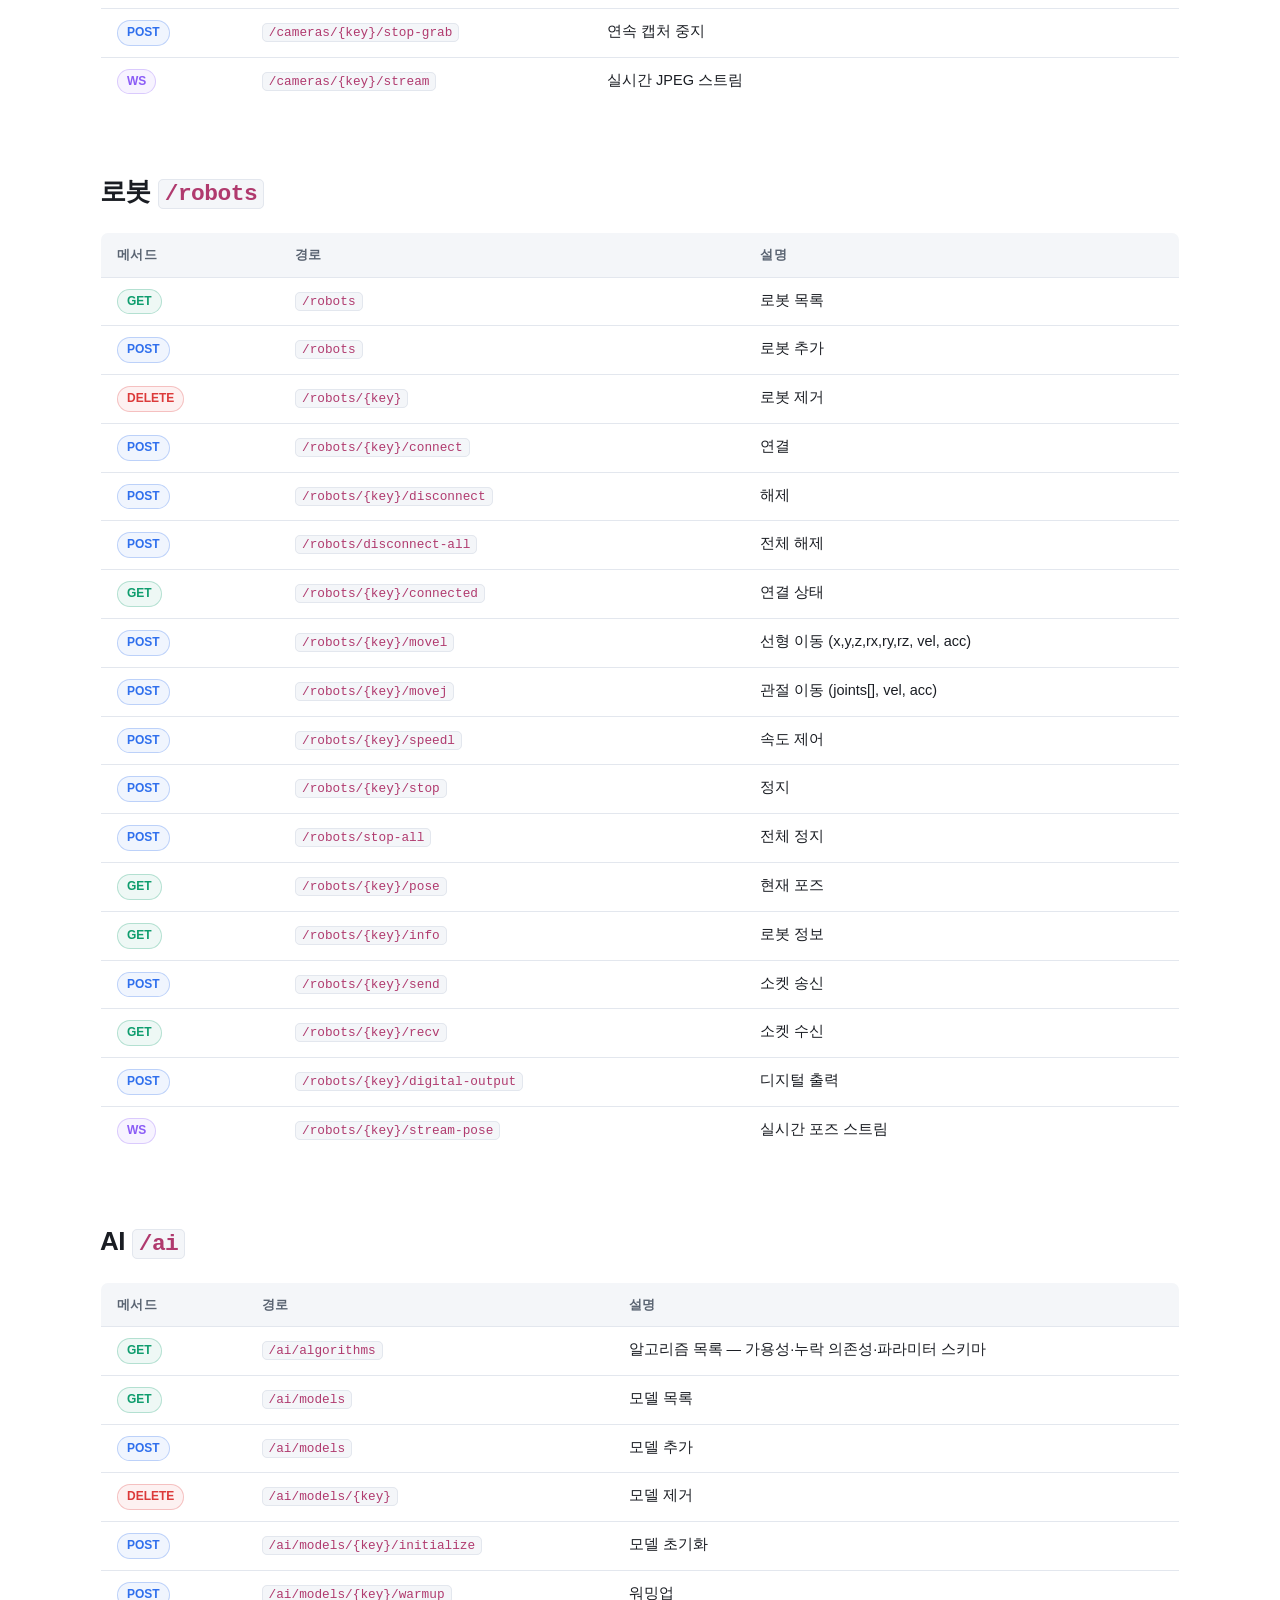
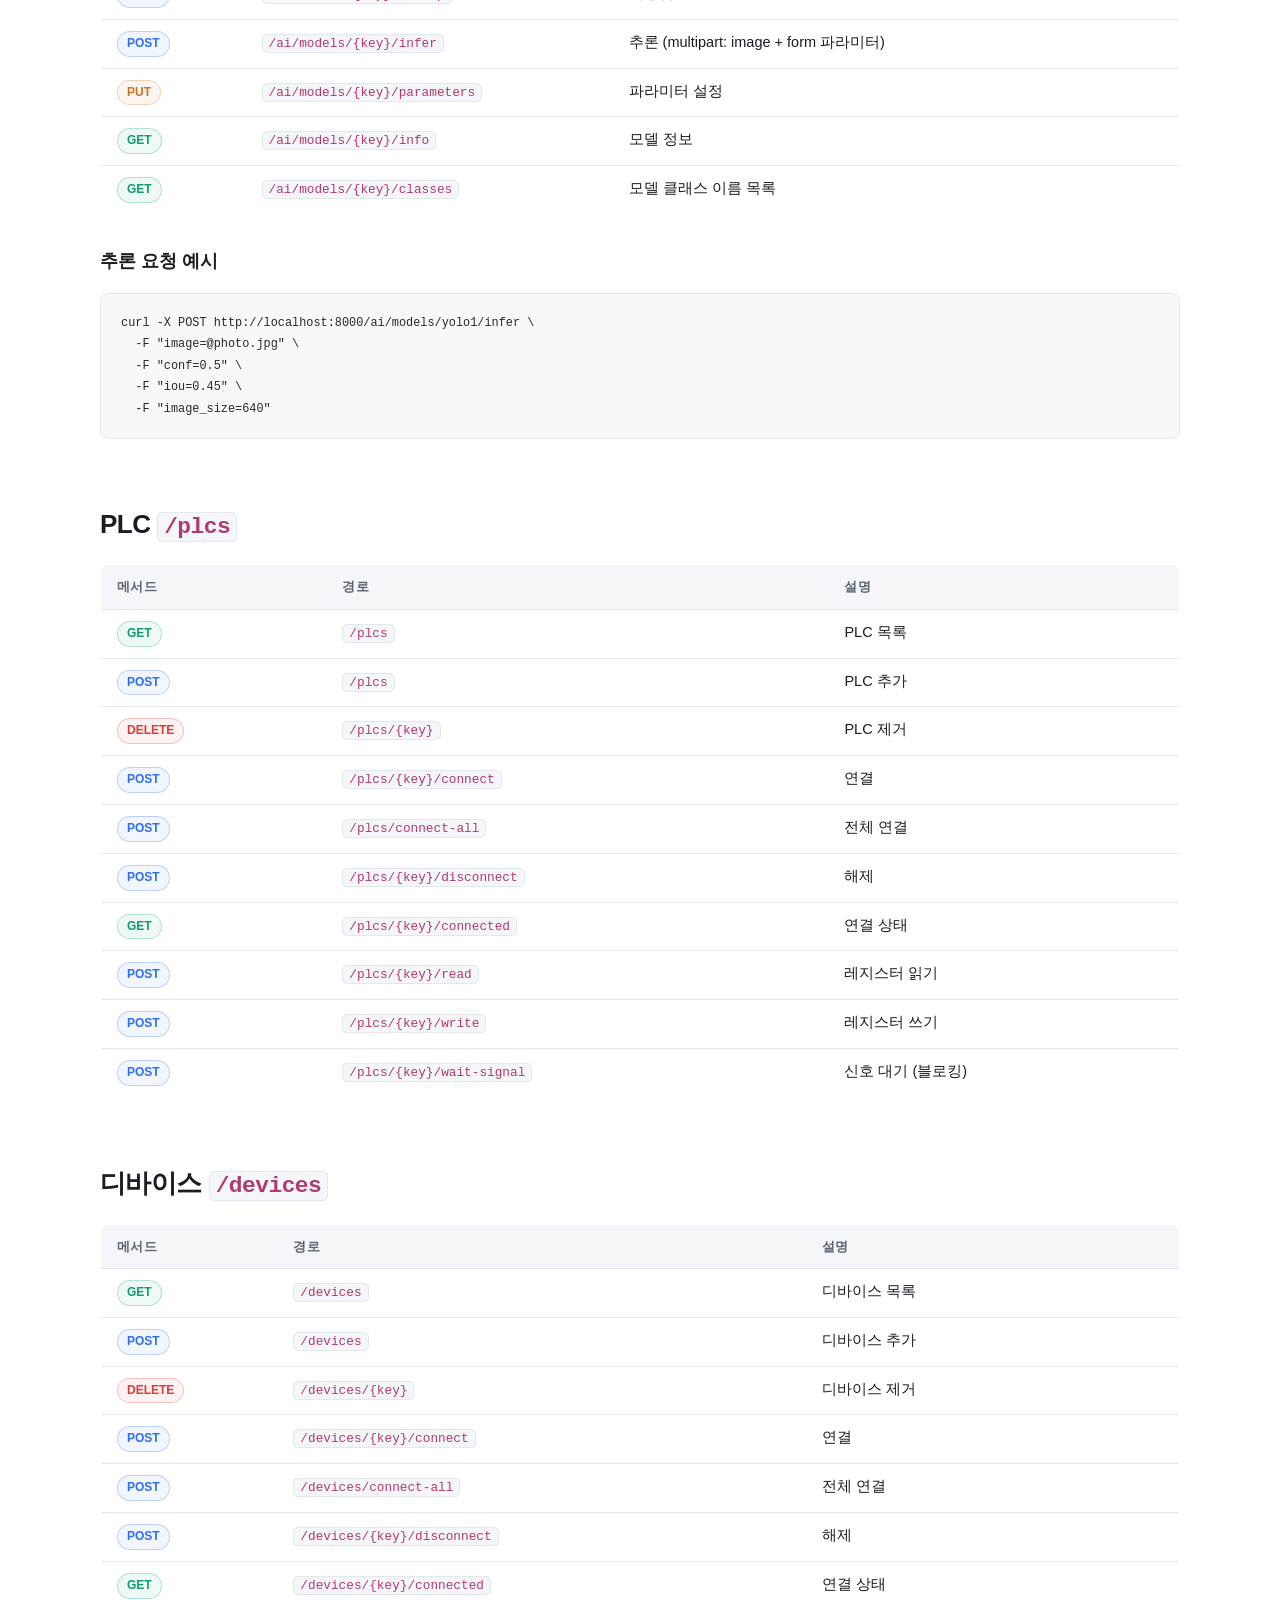
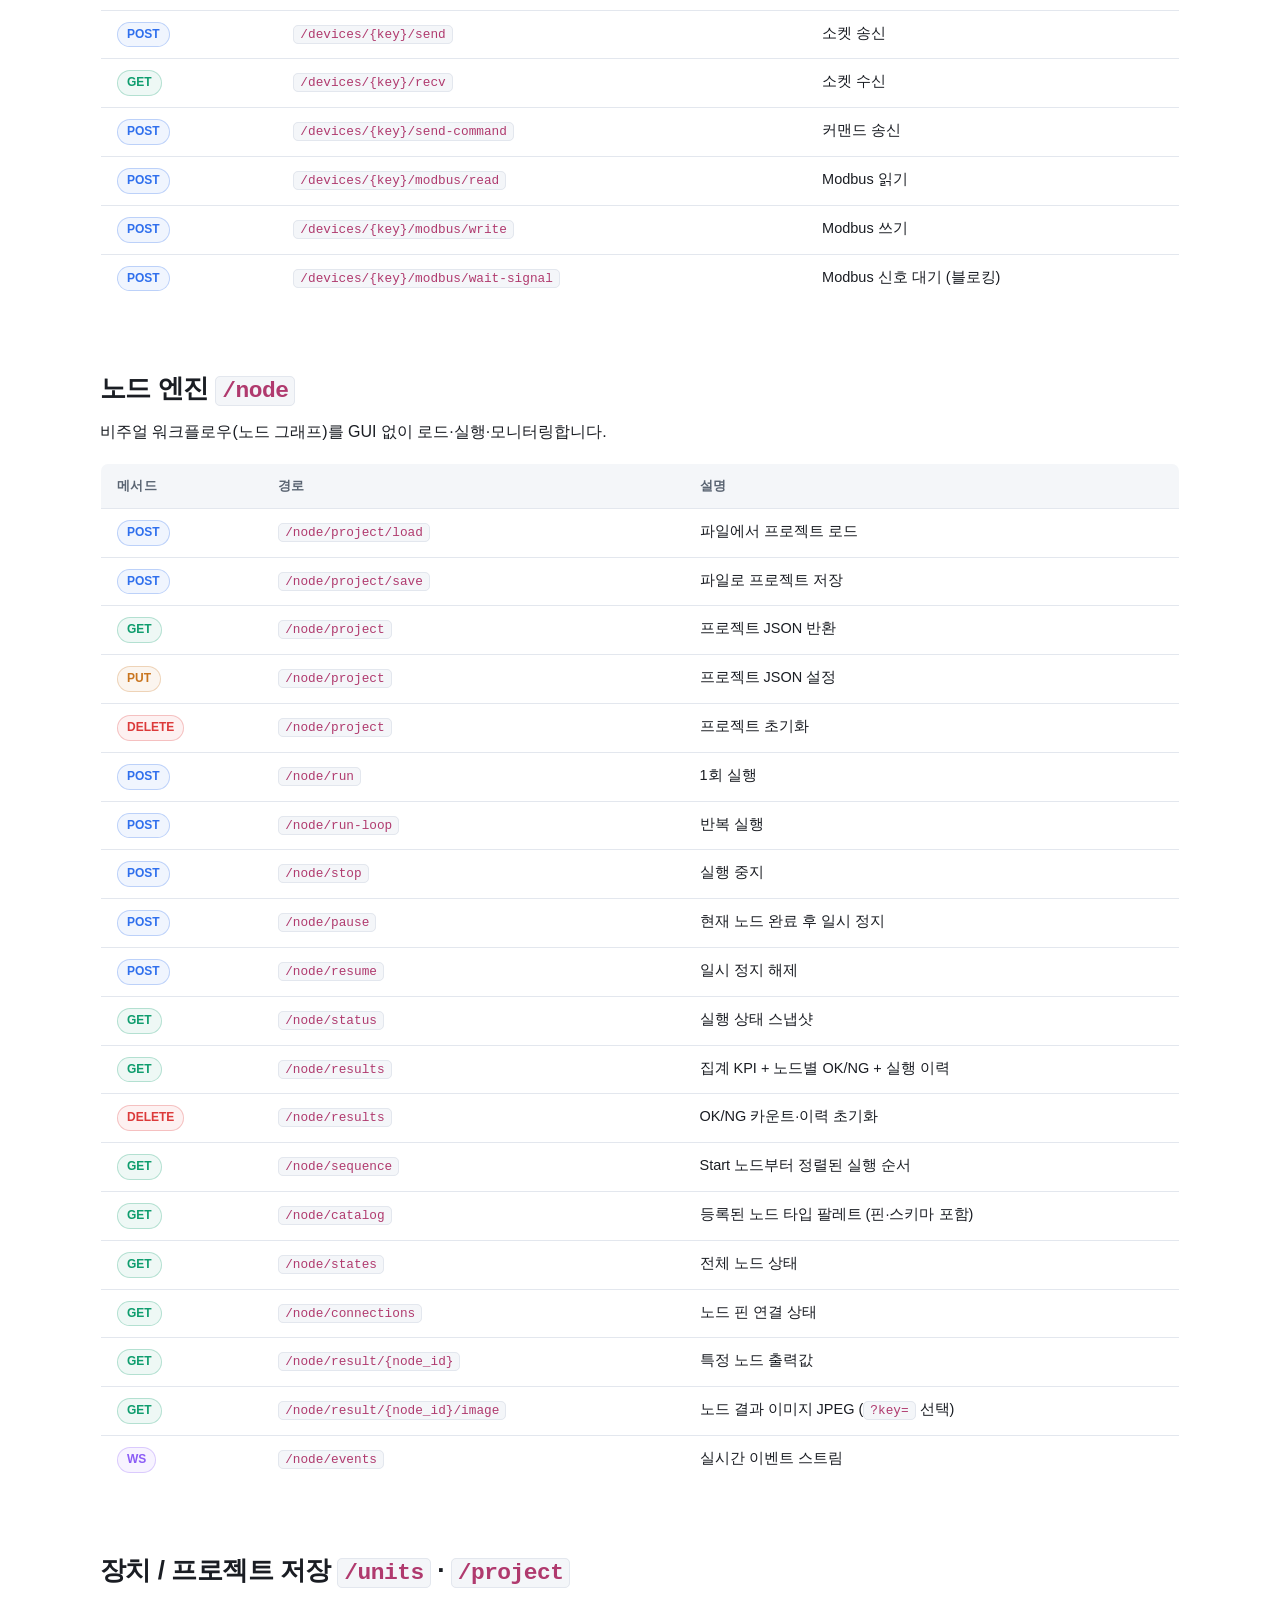
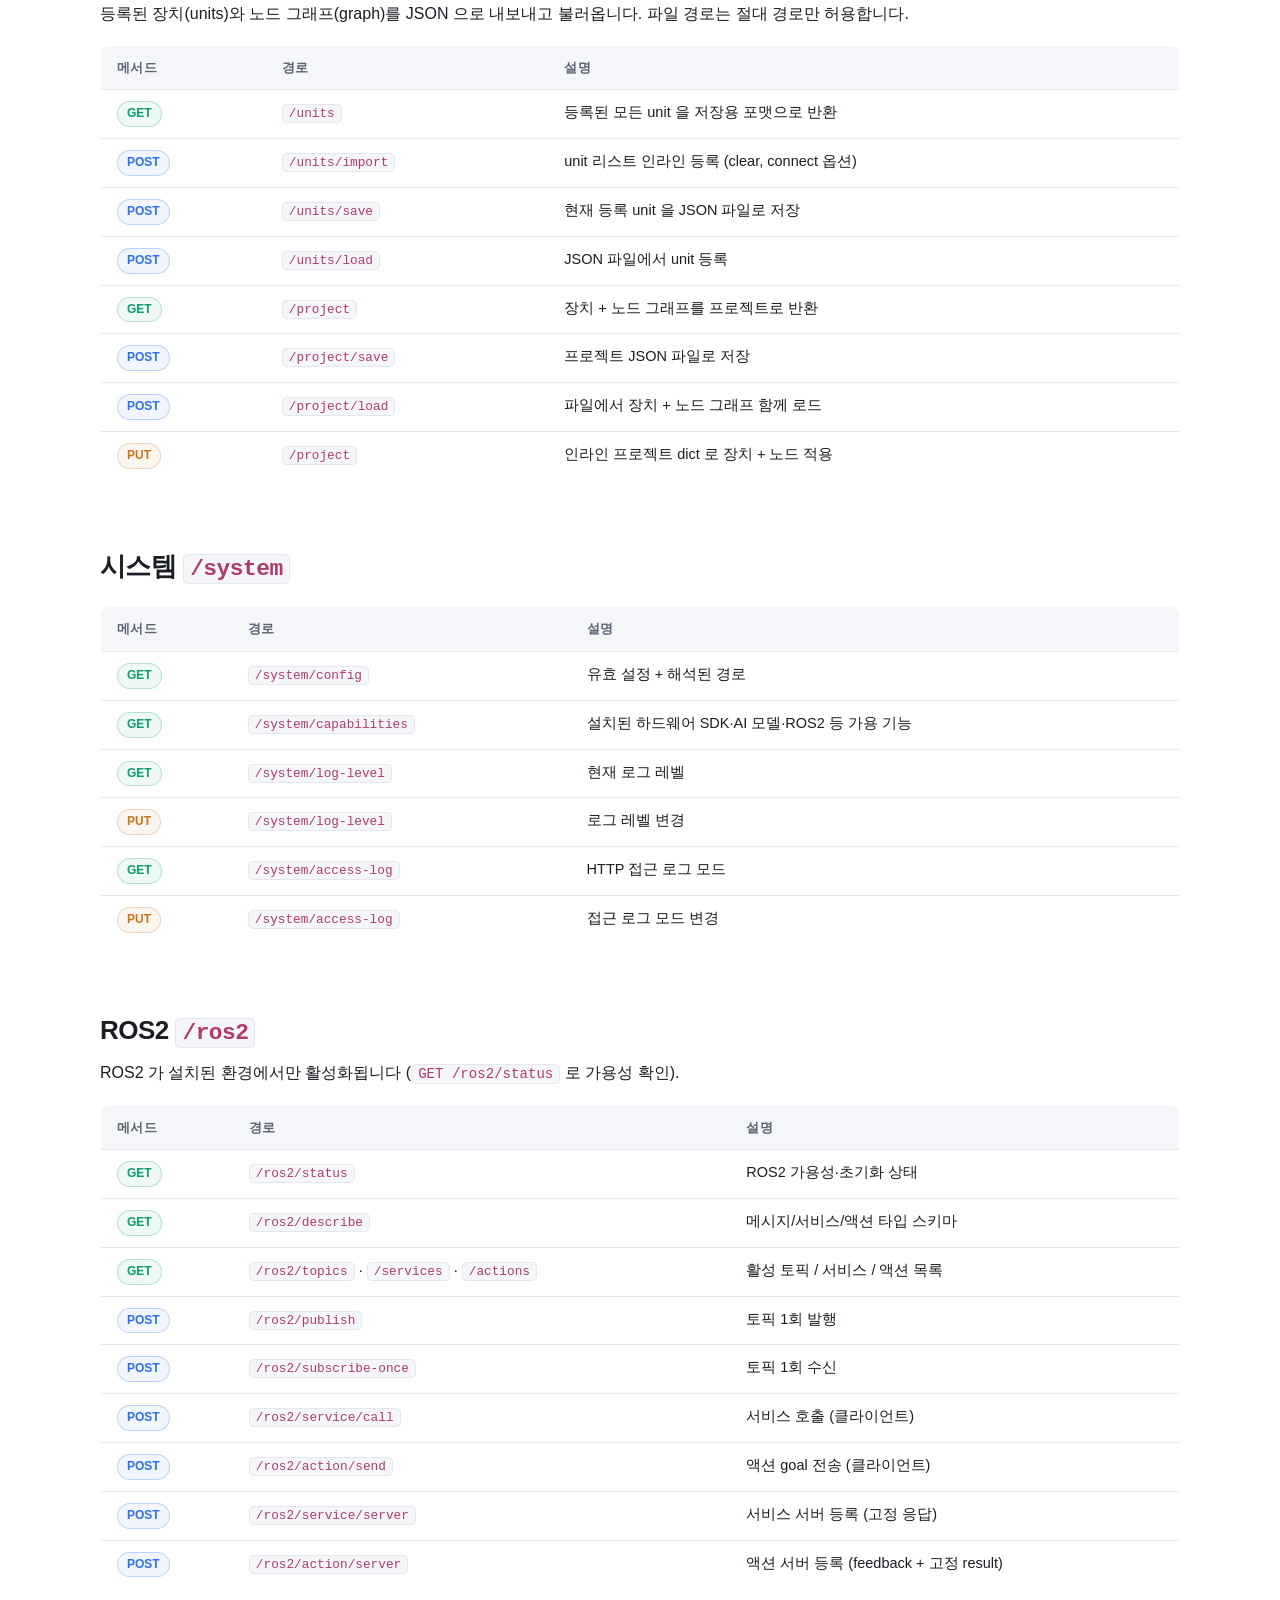
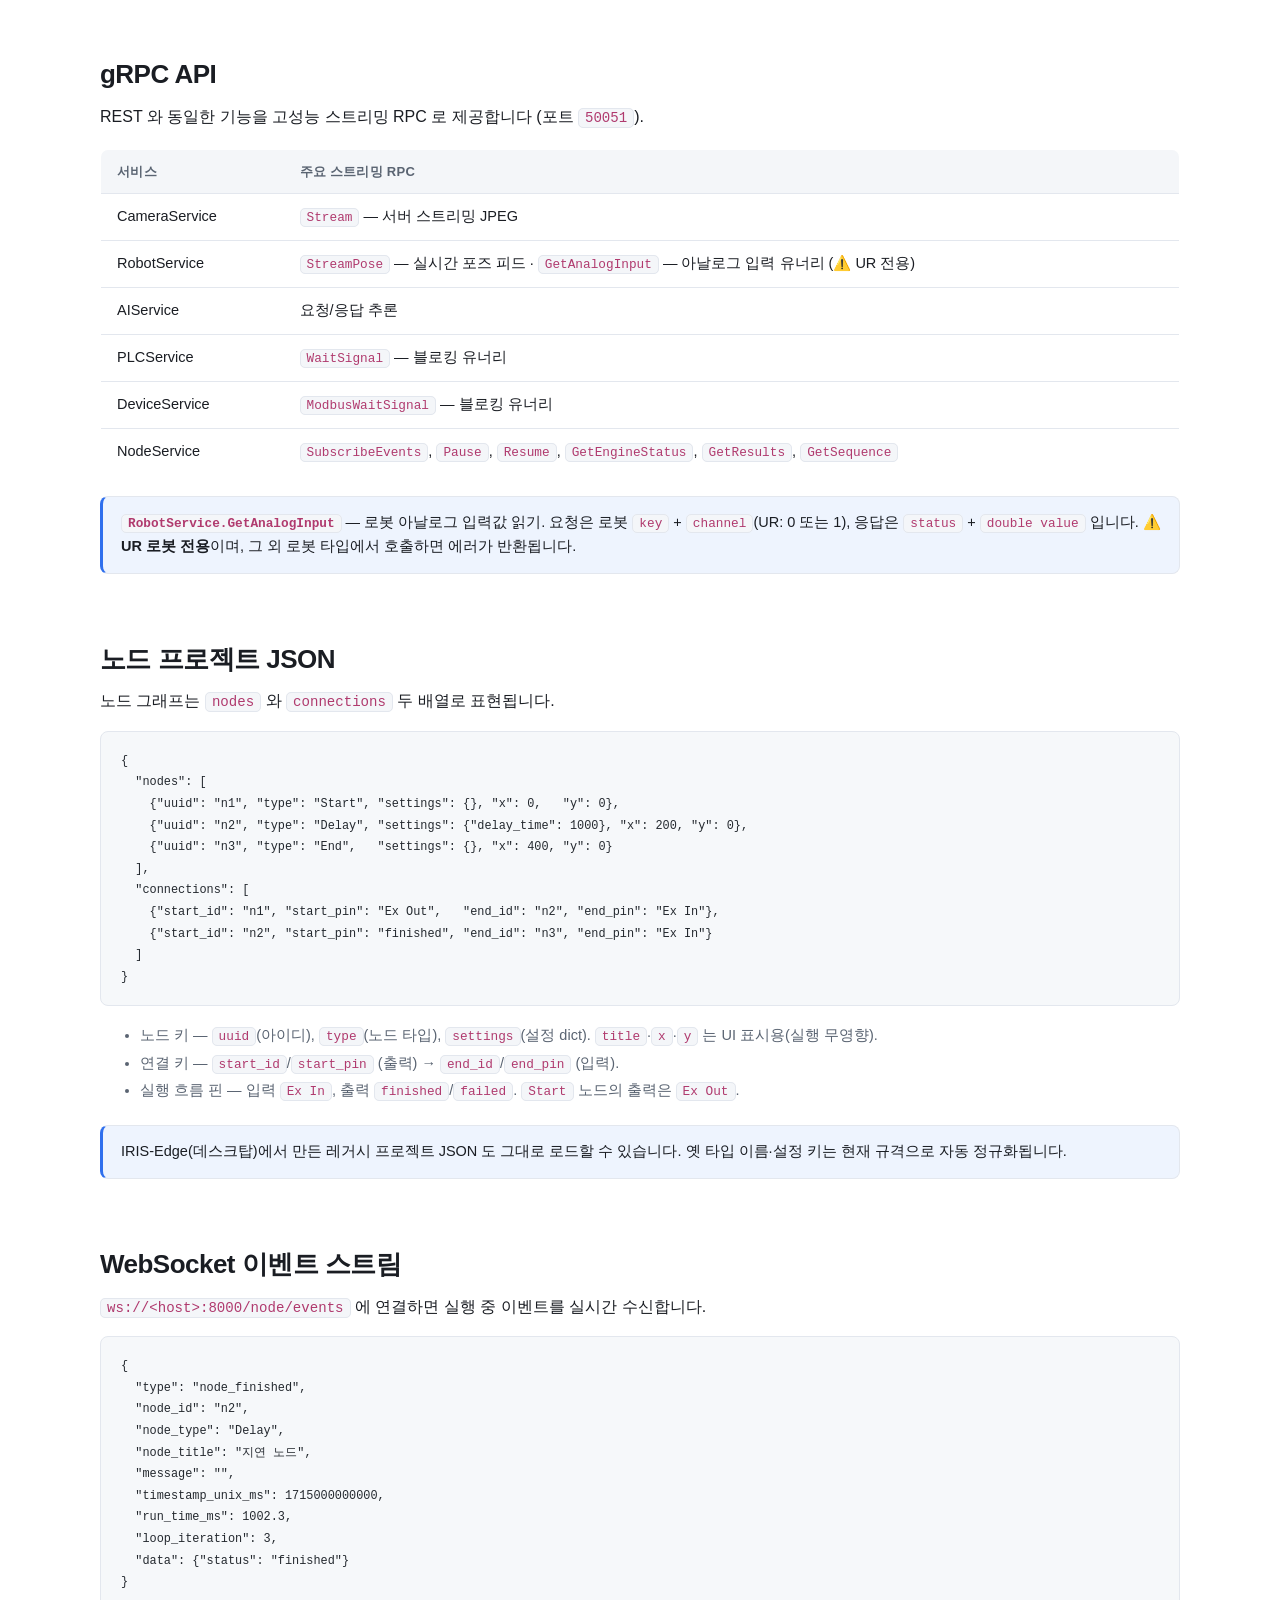
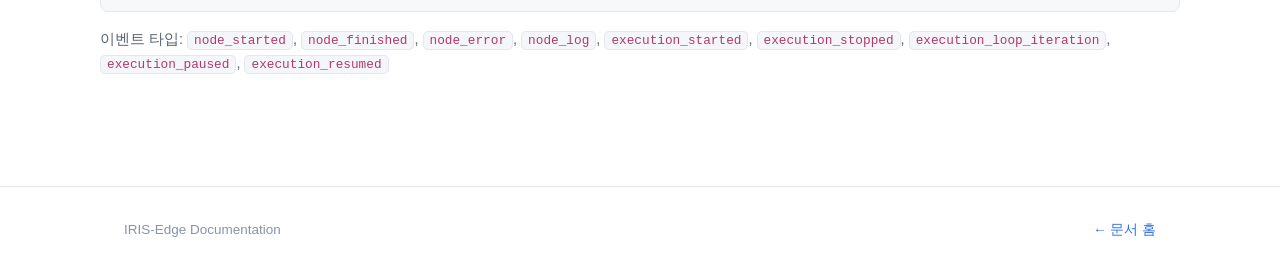
==== commit 246dae10: "[docs] iris-edge2 신규 기능 반영 — UR RTDE/Websocket/HTTP 장치, RobotMotion/RobotAnalogIn(UR전용)/DeviceHttpRe" ====
--- a/api.html
+++ b/api.html
@@ -11,7 +11,7 @@
 
 <header class="topbar">
   <div class="topbar-inner">
-    <a class="brand" href="index.html"><span class="logo">IE</span> IRIS-Edge Docs</a>
+    <a class="brand" href="index.html"><span class="logo"><img src="assets/logo.svg" alt="IRIS"></span> IRIS-Edge Docs</a>
     <nav class="nav">
       <a href="index.html">Home</a>
       <a href="devices.html">호환 장치</a>
@@ -264,13 +264,16 @@
     <thead><tr><th>서비스</th><th>주요 스트리밍 RPC</th></tr></thead>
     <tbody>
       <tr><td>CameraService</td><td><code>Stream</code> — 서버 스트리밍 JPEG</td></tr>
-      <tr><td>RobotService</td><td><code>StreamPose</code> — 실시간 포즈 피드</td></tr>
+      <tr><td>RobotService</td><td><code>StreamPose</code> — 실시간 포즈 피드 · <code>GetAnalogInput</code> — 아날로그 입력 유너리 (⚠️ UR 전용)</td></tr>
       <tr><td>AIService</td><td>요청/응답 추론</td></tr>
       <tr><td>PLCService</td><td><code>WaitSignal</code> — 블로킹 유너리</td></tr>
       <tr><td>DeviceService</td><td><code>ModbusWaitSignal</code> — 블로킹 유너리</td></tr>
       <tr><td>NodeService</td><td><code>SubscribeEvents</code>, <code>Pause</code>, <code>Resume</code>, <code>GetEngineStatus</code>, <code>GetResults</code>, <code>GetSequence</code></td></tr>
     </tbody>
   </table></div>
+  <div class="note"><strong><code>RobotService.GetAnalogInput</code></strong> — 로봇 아날로그 입력값 읽기.
+    요청은 로봇 <code>key</code> + <code>channel</code>(UR: 0 또는 1), 응답은 <code>status</code> + <code>double value</code> 입니다.
+    ⚠️ <strong>UR 로봇 전용</strong>이며, 그 외 로봇 타입에서 호출하면 에러가 반환됩니다.</div>
 
   <!-- ================= PROJECT JSON ================= -->
   <h2 id="projectjson">노드 프로젝트 JSON</h2>
--- a/assets/style.css
+++ b/assets/style.css
@@ -3,18 +3,18 @@
    ============================================================ */
 
 :root {
-  --bg: #0f1115;
-  --bg-soft: #161922;
-  --panel: #1b1f2a;
-  --panel-2: #20263324;
-  --border: #2a3040;
-  --text: #e6e9f0;
-  --text-dim: #9aa3b2;
-  --text-faint: #6b7384;
-  --accent: #4f8cff;
-  --accent-soft: #4f8cff22;
-  --accent-2: #38d39f;
-  --warn: #f0a45c;
+  --bg: #ffffff;
+  --bg-soft: #f4f6f9;
+  --panel: #ffffff;
+  --panel-2: #f7f9fc;
+  --border: #e3e7ee;
+  --text: #1a1d23;
+  --text-dim: #5a6472;
+  --text-faint: #8a93a3;
+  --accent: #2f6fed;
+  --accent-soft: #2f6fed14;
+  --accent-2: #0f9d6e;
+  --warn: #d9822b;
   --radius: 14px;
   --radius-sm: 8px;
   --maxw: 1080px;
@@ -44,7 +44,7 @@
   position: sticky;
   top: 0;
   z-index: 50;
-  background: rgba(15, 17, 21, 0.85);
+  background: rgba(255, 255, 255, 0.85);
   backdrop-filter: blur(10px);
   border-bottom: 1px solid var(--border);
 }
@@ -66,12 +66,14 @@
   font-size: 16px;
 }
 .brand .logo {
-  width: 26px; height: 26px;
-  border-radius: 7px;
-  background: linear-gradient(135deg, var(--accent), var(--accent-2));
+  width: 38px; height: 38px;
+  border-radius: 9px;
+  background: #fff;
+  border: 1px solid var(--border);
   display: grid; place-items: center;
-  color: #fff; font-weight: 800; font-size: 13px;
-}
+  overflow: hidden;
+}
+.brand .logo img { height: 30px; width: auto; display: block; }
 .brand:hover { text-decoration: none; }
 .nav {
   display: flex; gap: 6px; margin-left: auto; flex-wrap: wrap;
@@ -151,7 +153,8 @@
   text-decoration: none;
   border-color: var(--accent);
   transform: translateY(-2px);
-  background: #1e2330;
+  background: var(--panel-2);
+  box-shadow: 0 6px 20px rgba(20, 30, 50, 0.06);
 }
 .card .num {
   font-family: var(--mono);
@@ -188,7 +191,7 @@
   letter-spacing: 0.02em;
 }
 tbody tr:last-child td { border-bottom: none; }
-tbody tr:hover { background: #1e2330; }
+tbody tr:hover { background: var(--panel-2); }
 td code, th code { white-space: nowrap; }
 
 /* ---------- code ---------- */
@@ -199,10 +202,10 @@
   border: 1px solid var(--border);
   border-radius: 5px;
   padding: 1px 6px;
-  color: #d6def0;
+  color: #b03a6e;
 }
 pre {
-  background: #0b0d12;
+  background: #f6f8fa;
   border: 1px solid var(--border);
   border-radius: var(--radius-sm);
   padding: 18px 20px;
@@ -212,7 +215,7 @@
   line-height: 1.6;
   margin: 16px 0;
 }
-pre code { background: none; border: none; padding: 0; color: #cdd6f4; }
+pre code { background: none; border: none; padding: 0; color: #24292f; }
 
 /* ---------- badges / pills ---------- */
 .pill {
@@ -227,13 +230,13 @@
   white-space: nowrap;
 }
 .pill.in { color: var(--accent); border-color: var(--accent-soft); background: var(--accent-soft); }
-.pill.out { color: var(--accent-2); border-color: #38d39f22; background: #38d39f18; }
-.pill.off { color: #ff6b6b; border-color: #ff6b6b33; background: #ff6b6b18; }
-.pill.get { color: #38d39f; border-color: #38d39f33; }
-.pill.post { color: #4f8cff; border-color: #4f8cff33; }
-.pill.put { color: #f0a45c; border-color: #f0a45c33; }
-.pill.delete { color: #ff6b6b; border-color: #ff6b6b33; }
-.pill.ws { color: #b78cff; border-color: #b78cff33; }
+.pill.out { color: var(--accent-2); border-color: #0f9d6e44; background: #0f9d6e12; }
+.pill.off { color: #dc3a3a; border-color: #dc3a3a44; background: #dc3a3a12; }
+.pill.get { color: #0f9d6e; border-color: #0f9d6e44; background: #0f9d6e12; }
+.pill.post { color: #2f6fed; border-color: #2f6fed44; background: #2f6fed12; }
+.pill.put { color: #c9751f; border-color: #c9751f44; background: #c9751f12; }
+.pill.delete { color: #dc3a3a; border-color: #dc3a3a44; background: #dc3a3a12; }
+.pill.ws { color: #8b5cf6; border-color: #8b5cf644; background: #8b5cf612; }
 
 /* ---------- callout ---------- */
 .note {
@@ -246,7 +249,7 @@
   font-size: 14.5px;
   color: var(--text);
 }
-.note.warn { border-left-color: var(--warn); background: #f0a45c14; }
+.note.warn { border-left-color: var(--warn); background: #d9822b12; }
 .note strong { color: var(--text); }
 
 /* ---------- two columns ---------- */
@@ -307,6 +310,52 @@
 .toc ul { margin: 0; padding: 0; list-style: none; columns: 2; }
 .toc li { margin: 4px 0; font-size: 14px; }
 
+/* ---------- code generators ---------- */
+.gen-field { margin: 16px 0; }
+.gen-field label {
+  display: block; font-size: 13px; font-weight: 600;
+  color: var(--text-dim); text-transform: uppercase; letter-spacing: .04em;
+  margin-bottom: 6px;
+}
+.gen-field .hint { font-size: 12.5px; color: var(--text-faint); font-weight: 400; text-transform: none; letter-spacing: 0; margin-top: 2px; }
+.gen-input, .gen-textarea, .gen-select {
+  width: 100%; padding: 10px 13px;
+  border: 1px solid var(--border); border-radius: var(--radius-sm);
+  font-size: 14px; background: var(--panel-2); color: var(--text);
+  outline: none; font-family: var(--sans);
+}
+.gen-textarea { font-family: var(--mono); font-size: 13.5px; line-height: 1.6; resize: vertical; min-height: 90px; }
+.gen-input:focus, .gen-textarea:focus, .gen-select:focus { border-color: var(--accent); }
+.gen-panel {
+  background: var(--panel); border: 1px solid var(--border);
+  border-radius: var(--radius); padding: 22px 24px; margin: 20px 0;
+}
+.gen-btn {
+  padding: 9px 16px; border: 1px solid var(--border); border-radius: var(--radius-sm);
+  background: var(--panel); color: var(--text); font-size: 13.5px; font-weight: 600; cursor: pointer;
+}
+.gen-btn:hover { background: var(--panel-2); }
+.gen-btn.primary { background: var(--accent); color: #fff; border-color: var(--accent); }
+.gen-btn.primary:hover { filter: brightness(1.05); }
+.gen-btn:disabled { opacity: .55; cursor: default; }
+.gen-row { display: flex; gap: 8px; flex-wrap: wrap; align-items: center; }
+.gen-msg { font-size: 12.5px; color: var(--text-faint); margin: 8px 0 0; min-height: 16px; }
+.gen-file { border: 1px solid var(--border); border-radius: var(--radius-sm); overflow: hidden; margin: 16px 0; }
+.gen-file-head {
+  display: flex; align-items: center; justify-content: space-between;
+  gap: 12px; padding: 8px 14px; background: var(--bg-soft); border-bottom: 1px solid var(--border);
+}
+.gen-file-name { font-family: var(--mono); font-size: 13px; font-weight: 600; color: var(--text); }
+.gen-file-btns { display: flex; gap: 6px; }
+.gen-file-btns .gen-btn { padding: 5px 12px; font-size: 12px; }
+.gen-file pre { margin: 0; border: none; border-radius: 0; }
+.gen-spinner {
+  display: inline-block; width: 15px; height: 15px; vertical-align: -2px;
+  border: 2px solid var(--border); border-top-color: var(--accent);
+  border-radius: 50%; animation: gen-spin .7s linear infinite; margin-right: 6px;
+}
+@keyframes gen-spin { to { transform: rotate(360deg); } }
+
 /* ---------- responsive ---------- */
 @media (max-width: 760px) {
   .card-grid, .cols, .toc ul { grid-template-columns: 1fr; columns: 1; }
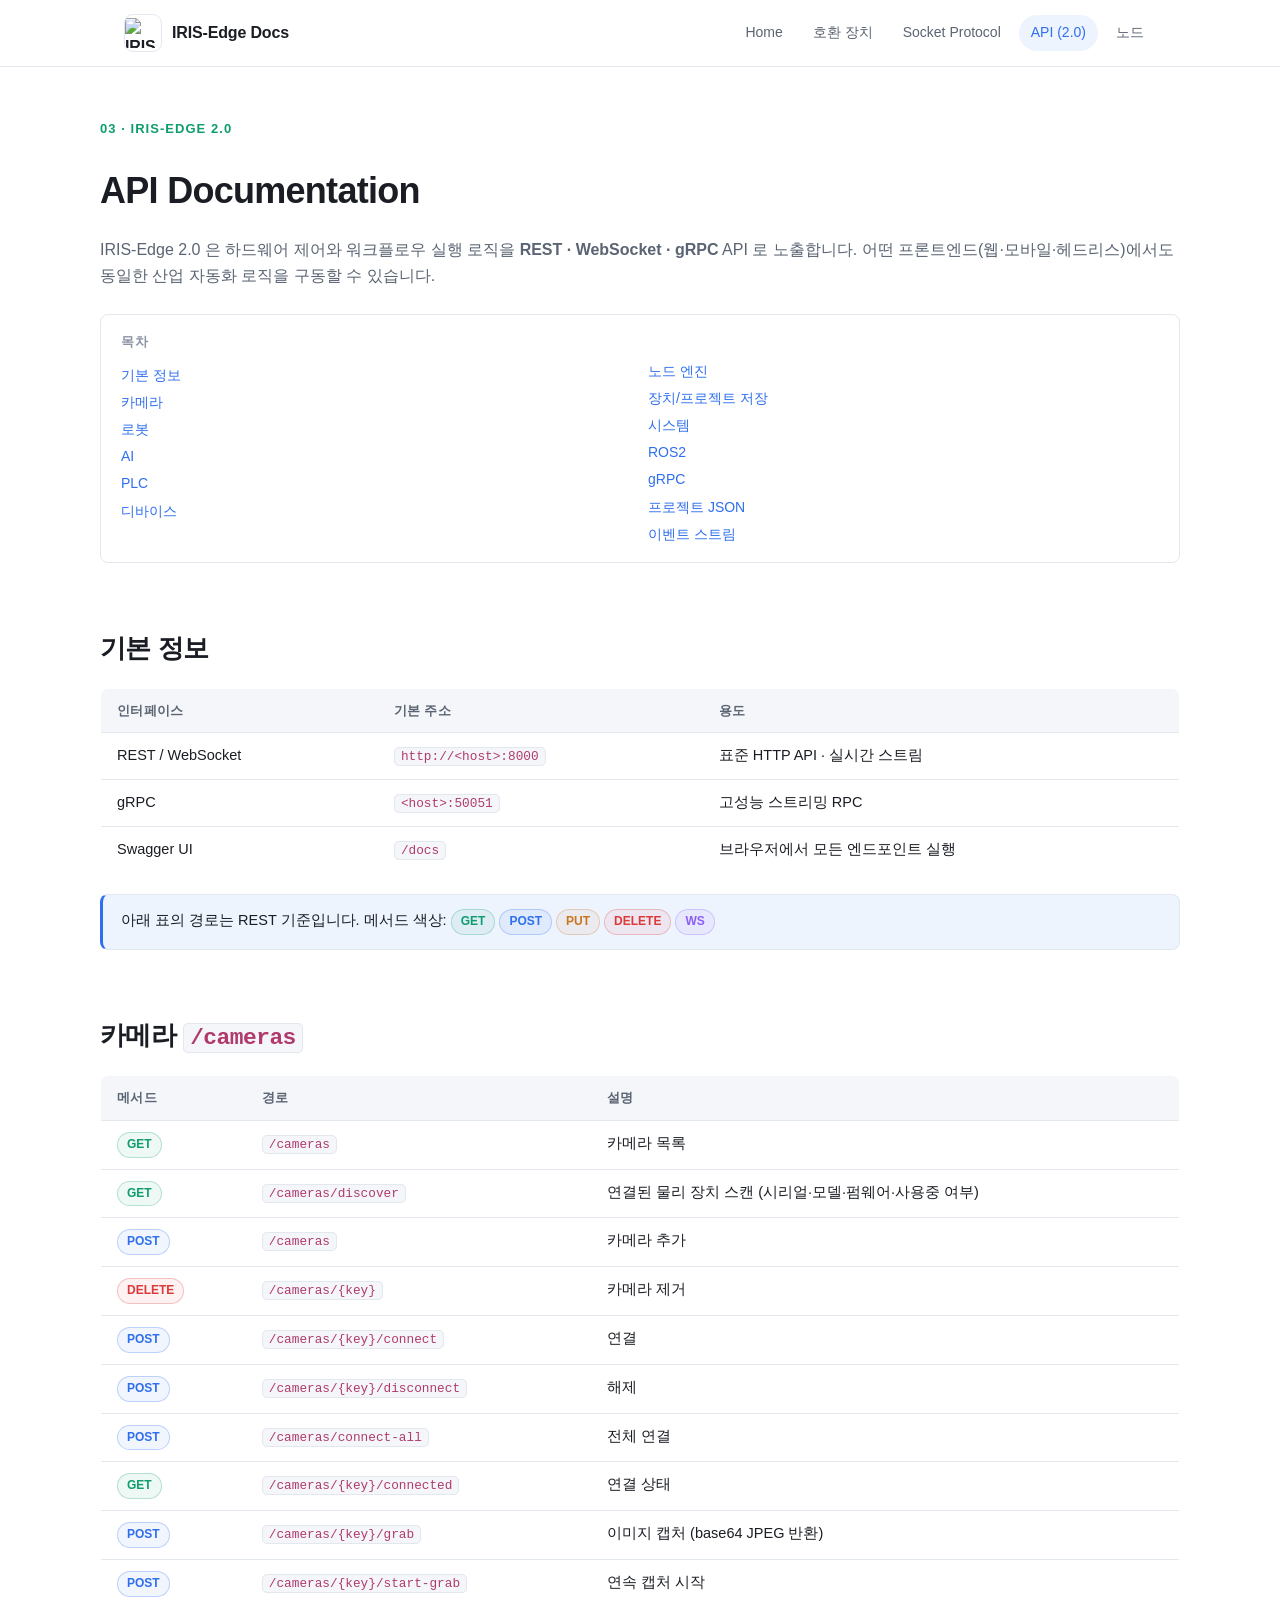
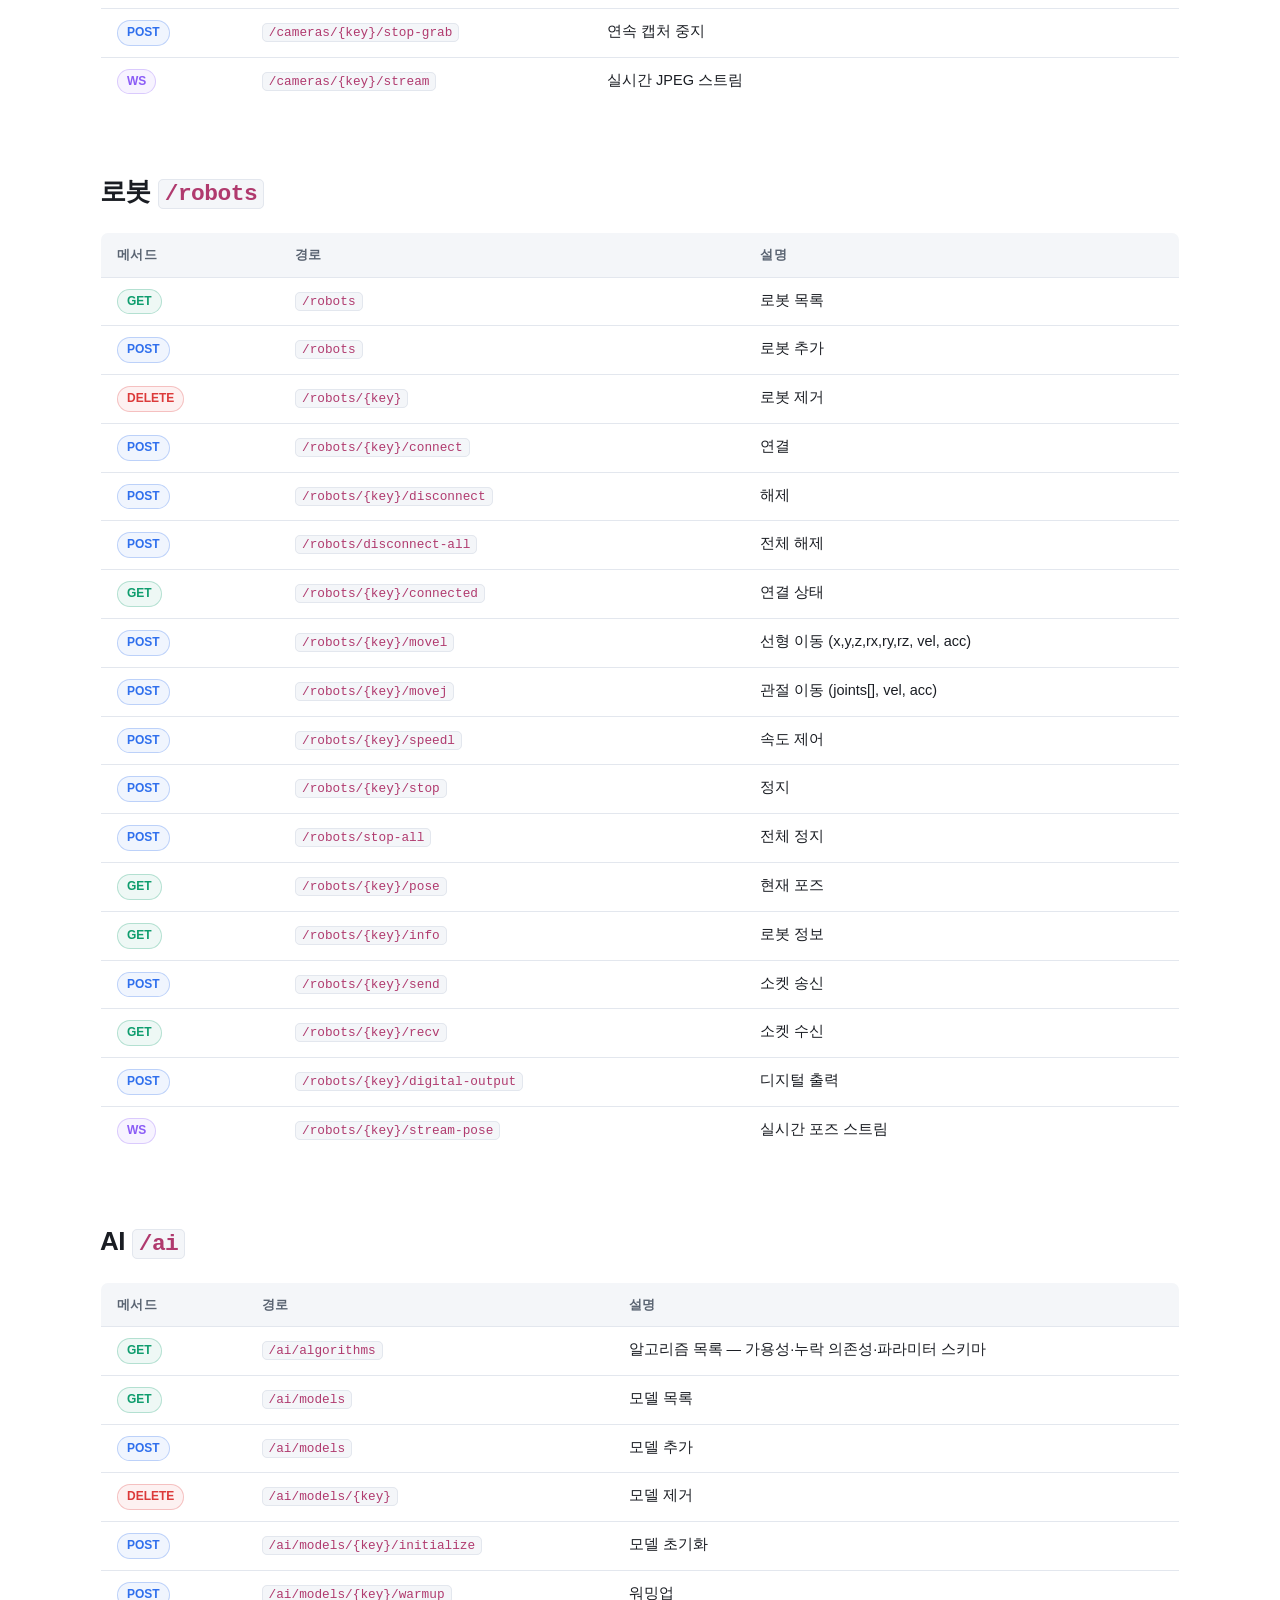
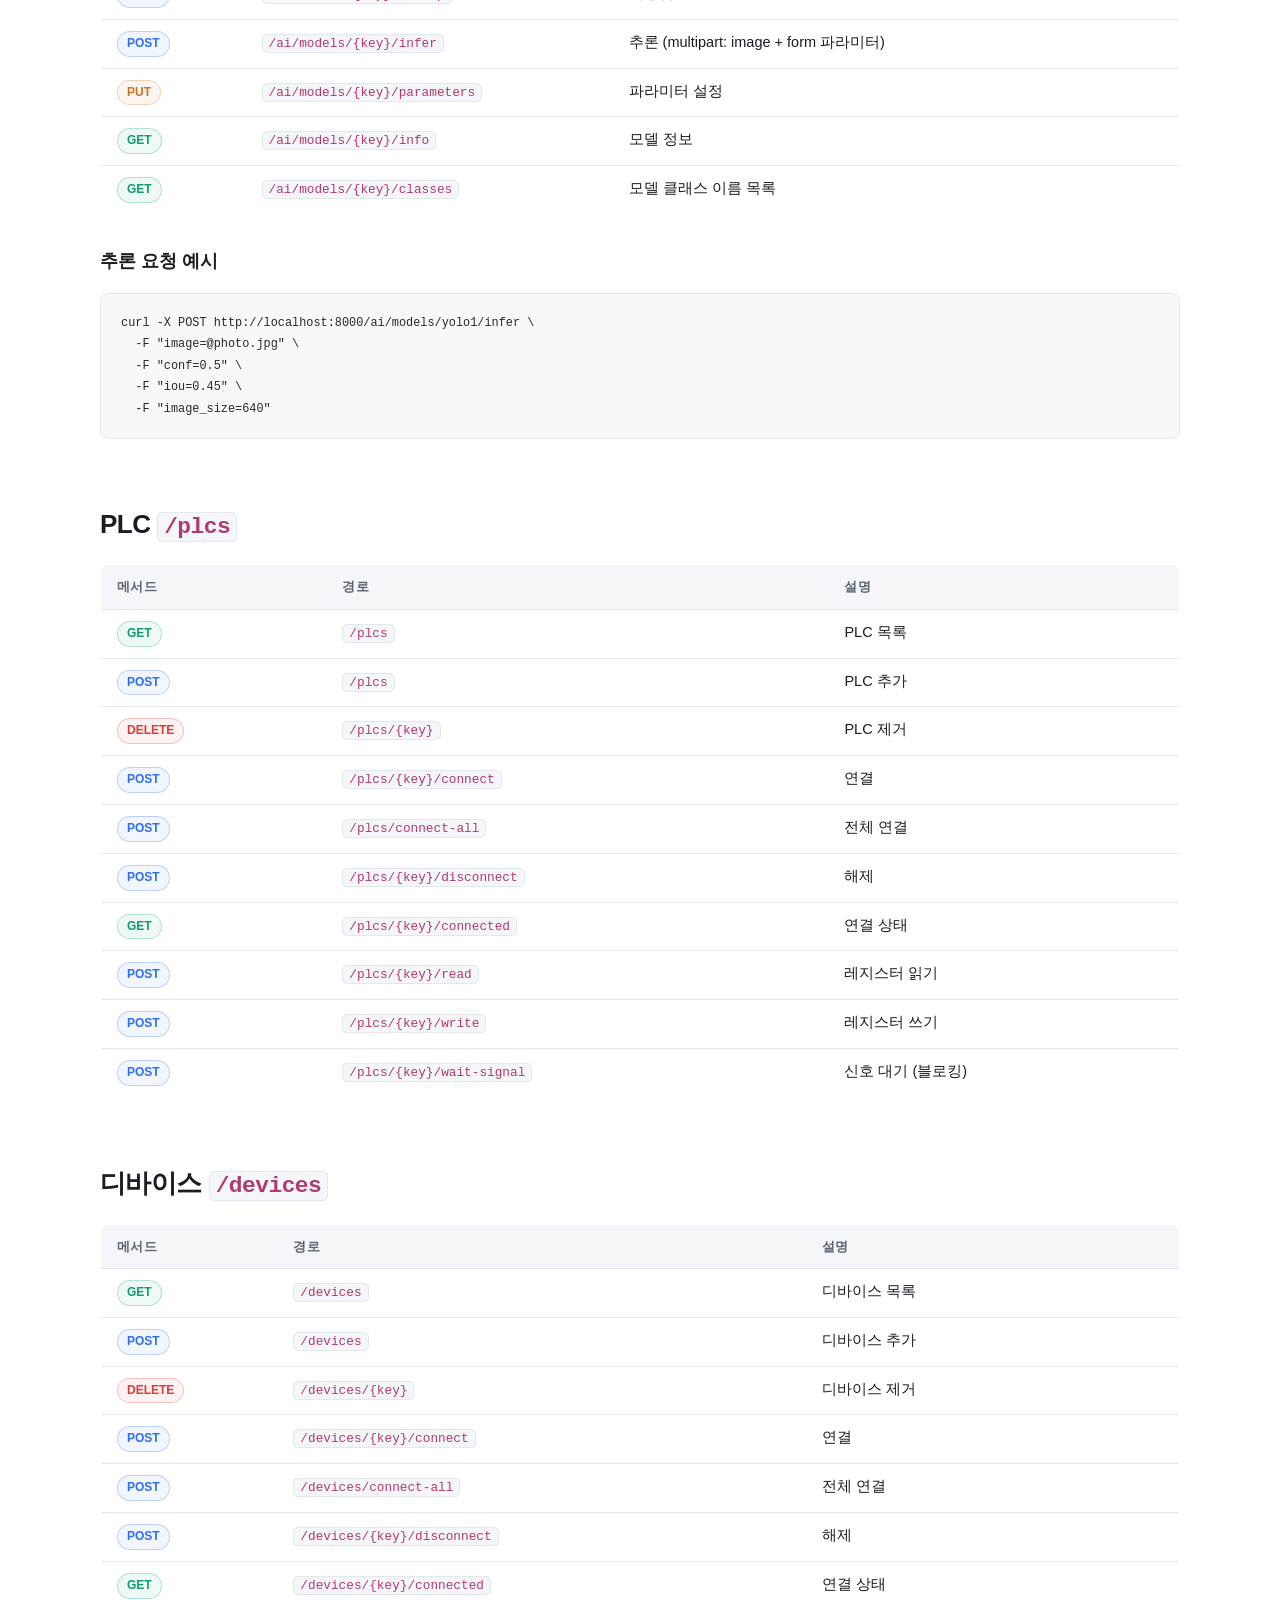
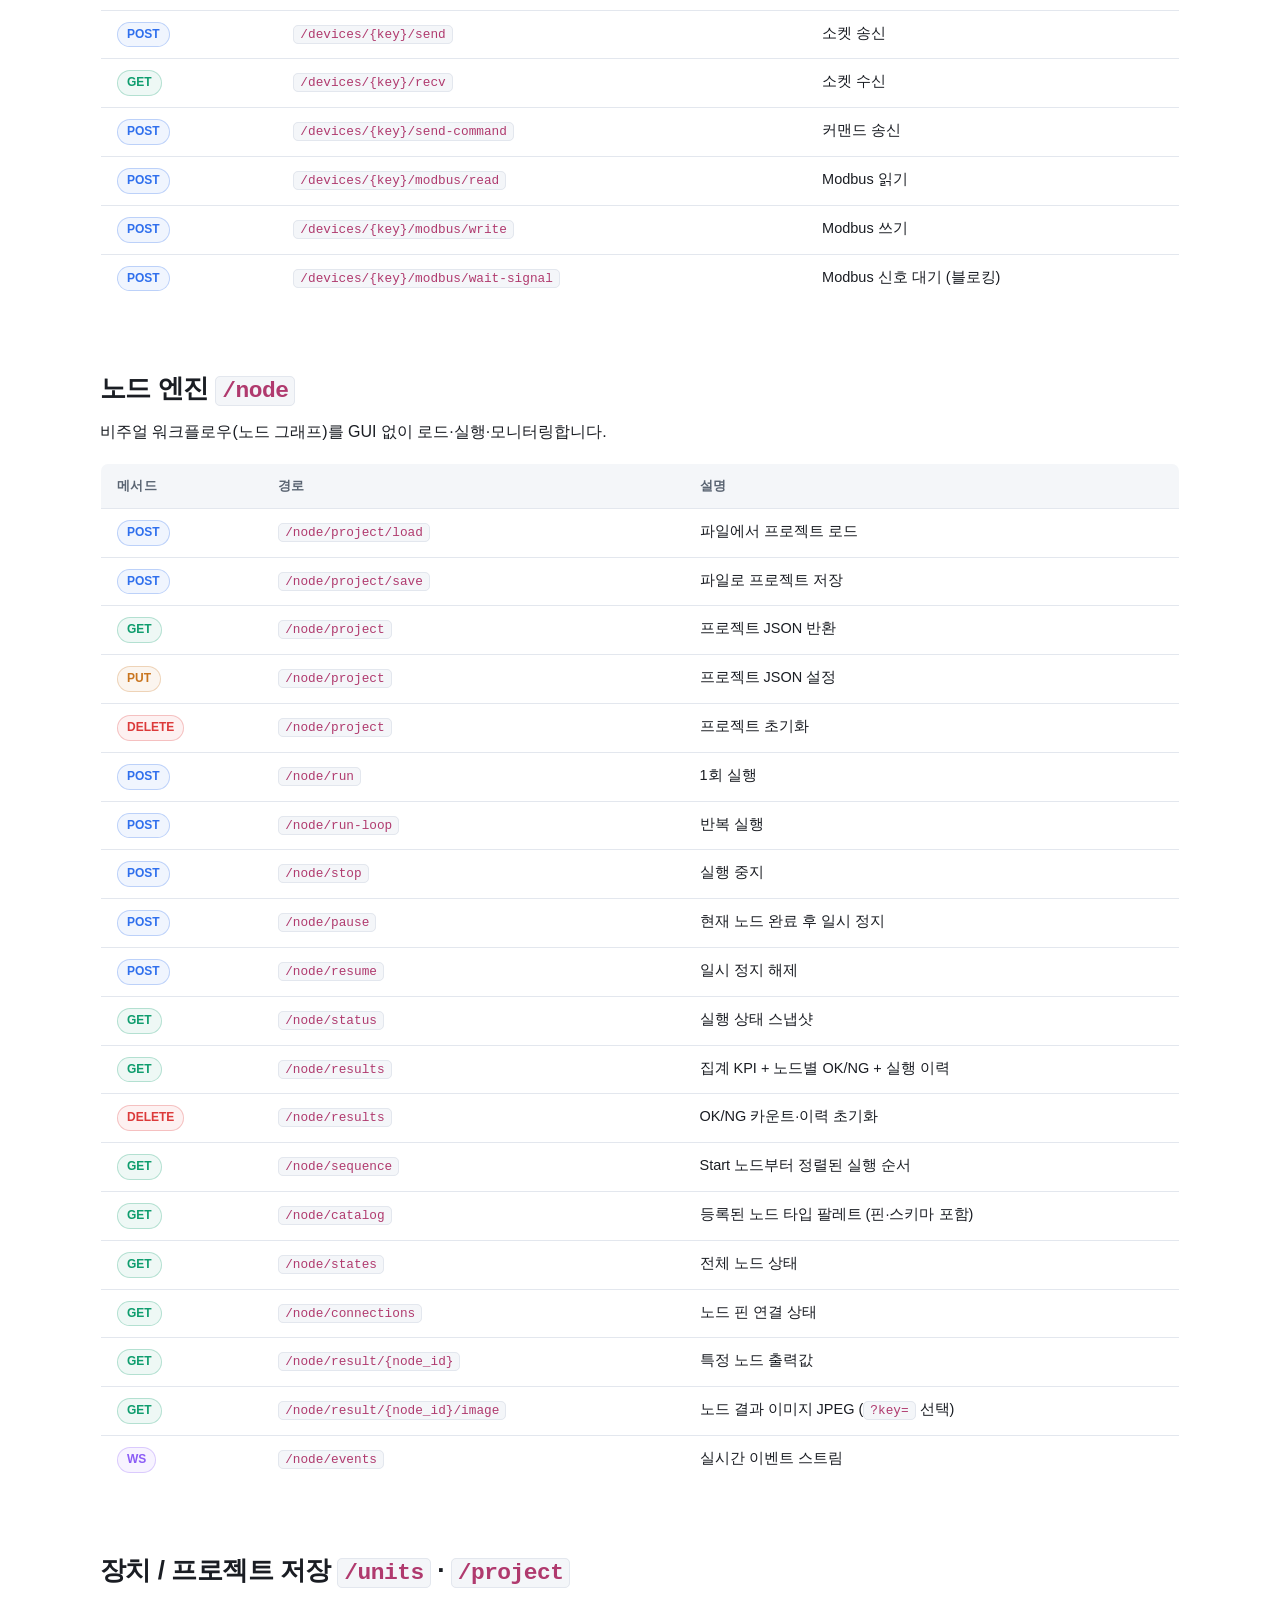
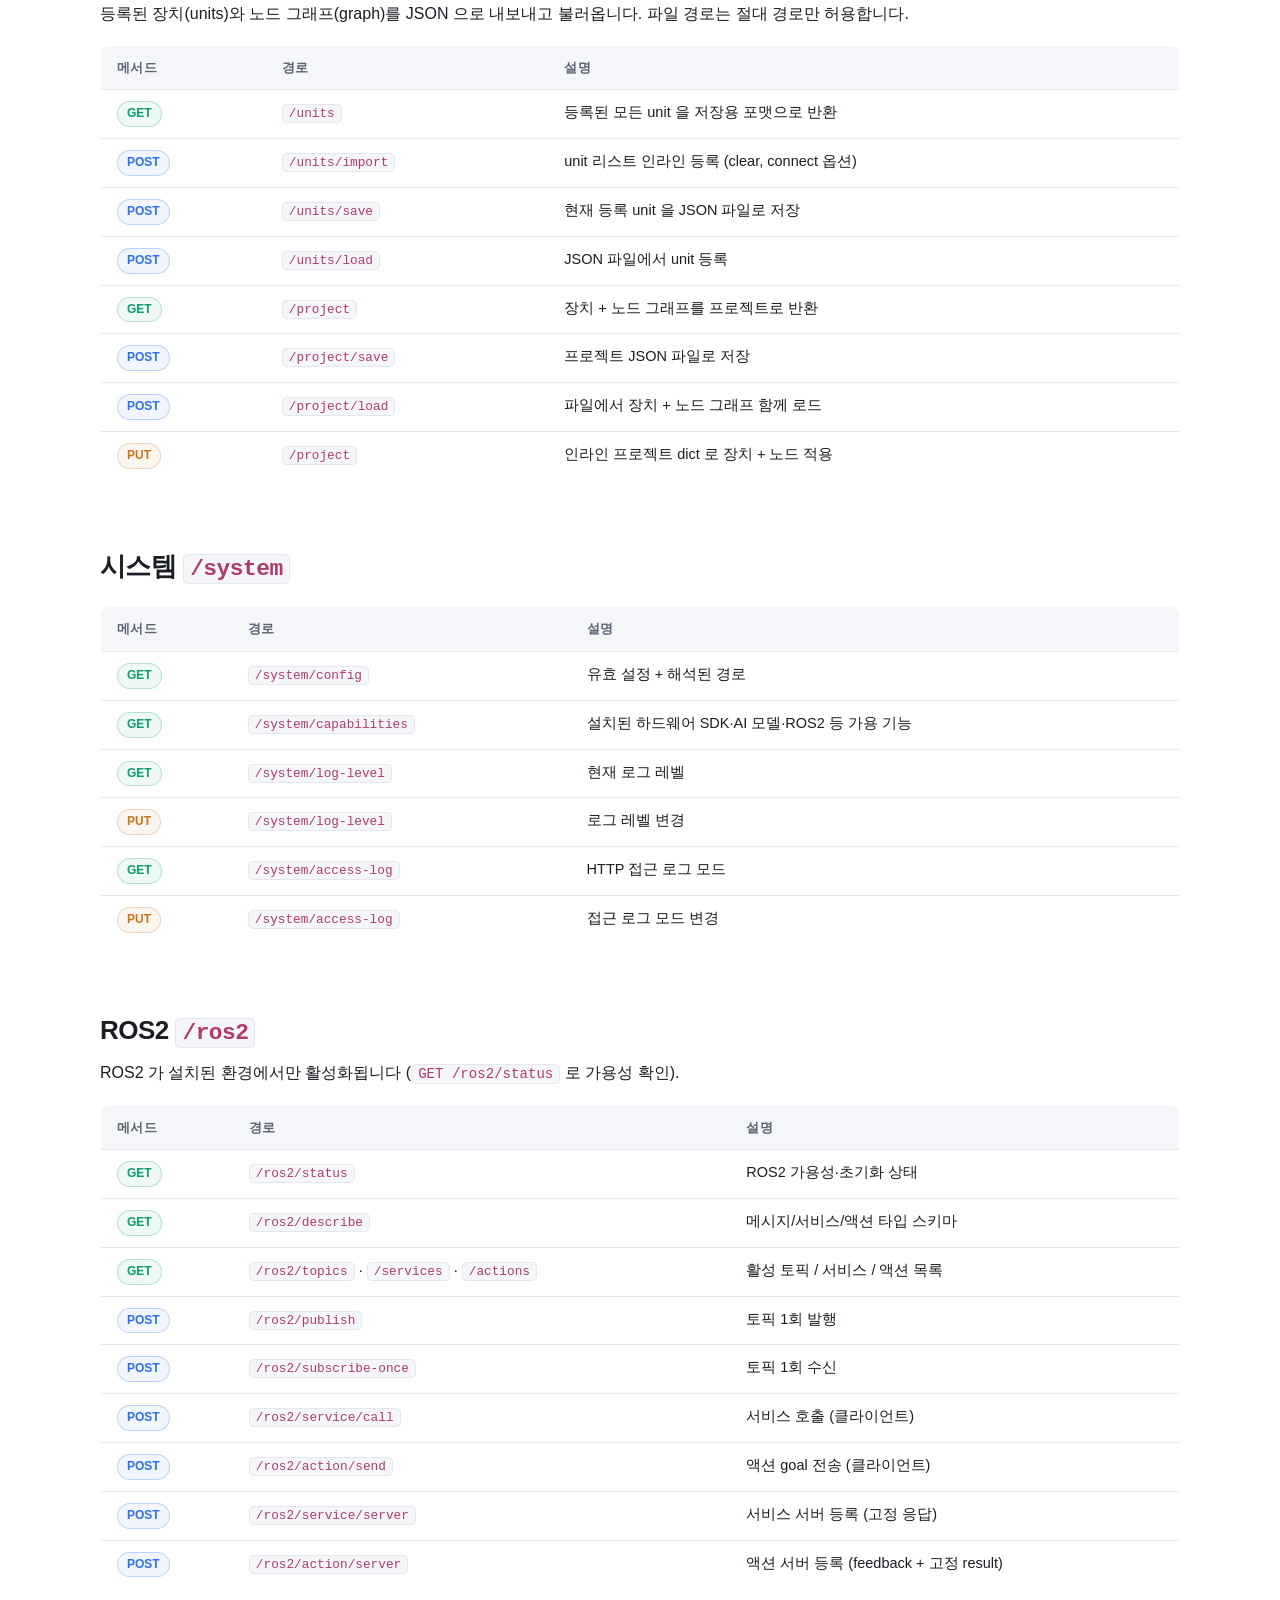
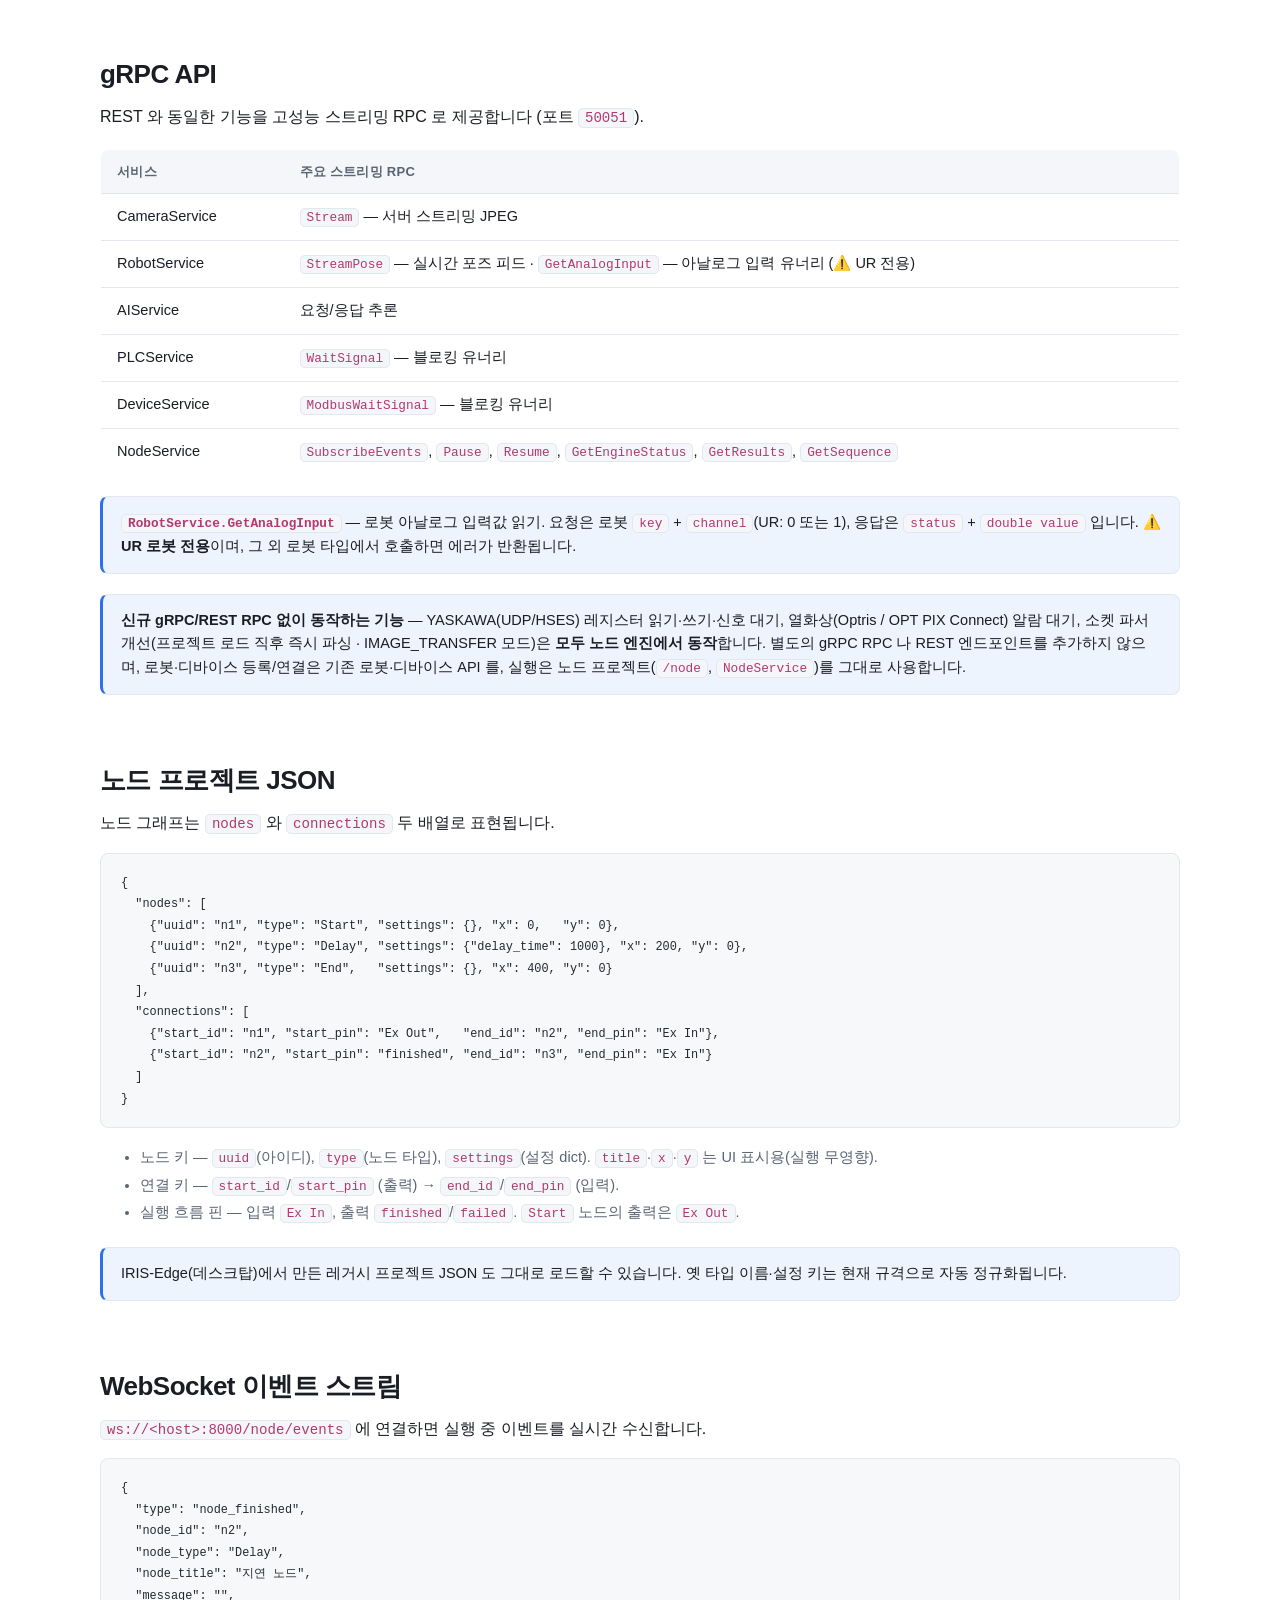
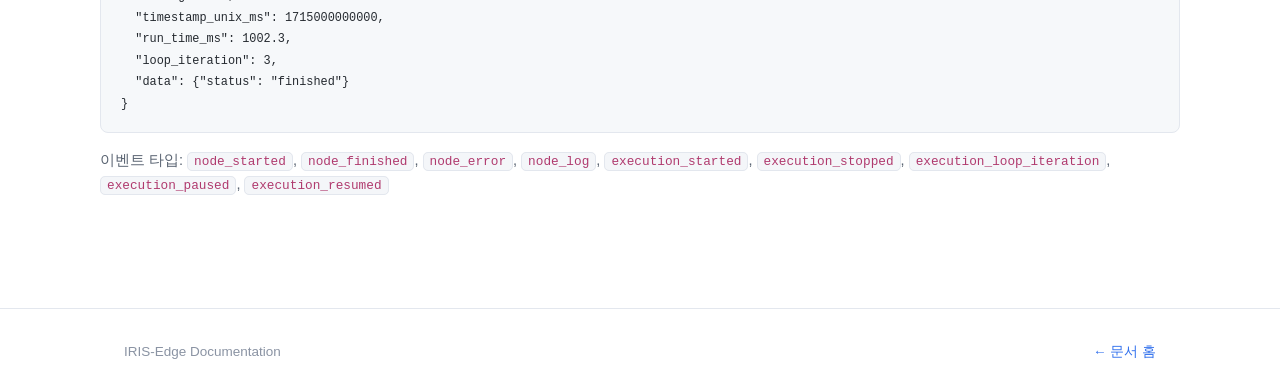
==== commit 0722f784: "[docs] iris-edge2 2026-08-21 반영 — Yaskawa UDP 로봇/레지스터 노드, IPC(열화상) 디바이스, 소켓 파서(로드 후 즉시 파싱) — 신규 RPC/" ====
--- a/api.html
+++ b/api.html
@@ -274,6 +274,10 @@
   <div class="note"><strong><code>RobotService.GetAnalogInput</code></strong> — 로봇 아날로그 입력값 읽기.
     요청은 로봇 <code>key</code> + <code>channel</code>(UR: 0 또는 1), 응답은 <code>status</code> + <code>double value</code> 입니다.
     ⚠️ <strong>UR 로봇 전용</strong>이며, 그 외 로봇 타입에서 호출하면 에러가 반환됩니다.</div>
+  <div class="note"><strong>신규 gRPC/REST RPC 없이 동작하는 기능</strong> — YASKAWA(UDP/HSES) 레지스터 읽기·쓰기·신호 대기,
+    열화상(Optris / OPT PIX Connect) 알람 대기, 소켓 파서 개선(프로젝트 로드 직후 즉시 파싱 · IMAGE_TRANSFER 모드)은
+    <strong>모두 노드 엔진에서 동작</strong>합니다. 별도의 gRPC RPC 나 REST 엔드포인트를 추가하지 않으며,
+    로봇·디바이스 등록/연결은 기존 로봇·디바이스 API 를, 실행은 노드 프로젝트(<code>/node</code>, <code>NodeService</code>)를 그대로 사용합니다.</div>
 
   <!-- ================= PROJECT JSON ================= -->
   <h2 id="projectjson">노드 프로젝트 JSON</h2>
